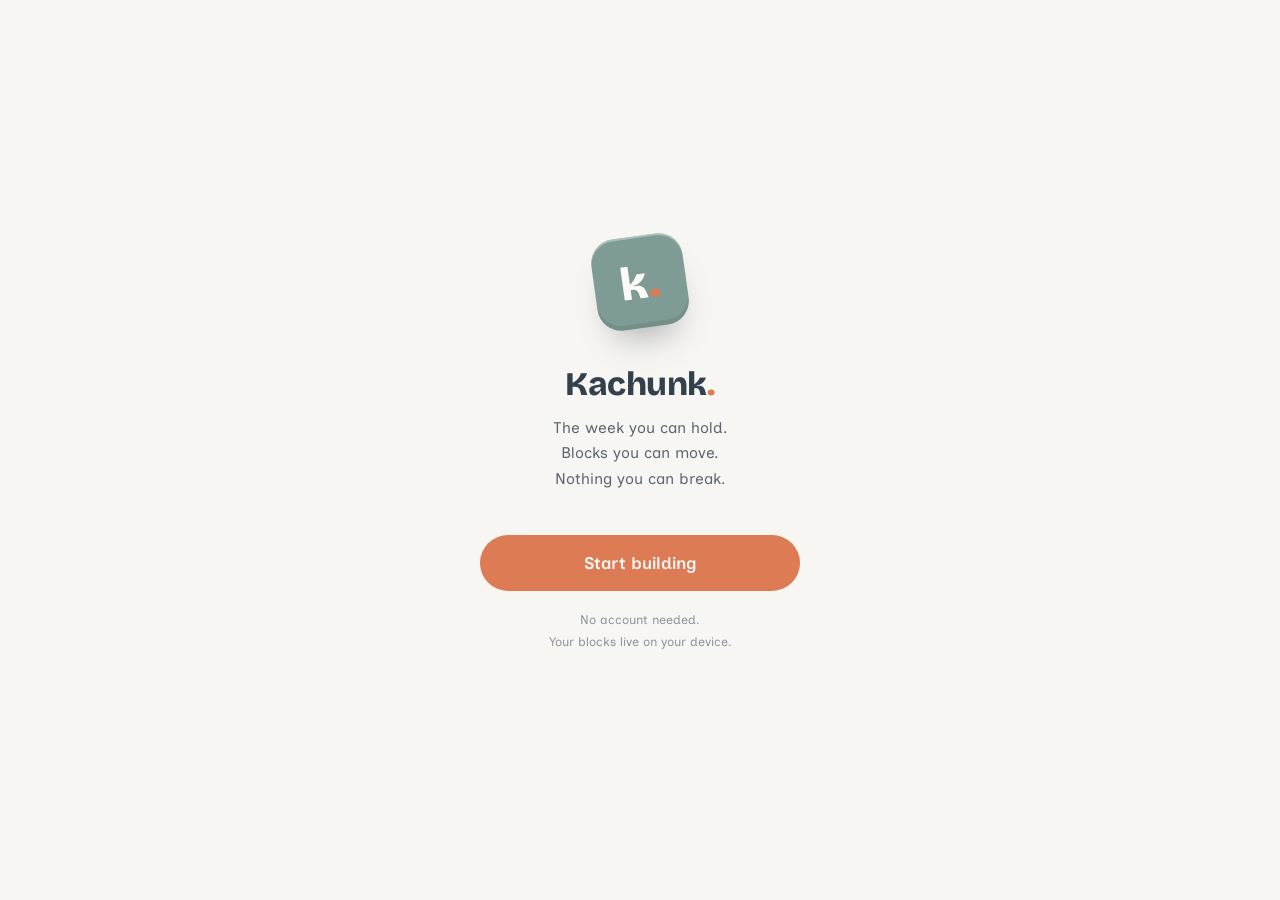
==== index.html @ de7cf69f "Founder QA round: dark mode toggle, block palettes, terracotta CTAs, quiet data rows, icon fixes" ====
<!doctype html>
<html lang="en">
<head>
<meta charset="utf-8">
<meta name="viewport" content="width=device-width, initial-scale=1, viewport-fit=cover, user-scalable=no">
<title>Kachunk — the week you can hold</title>
<meta name="description" content="Kachunk replaces the calendar you can't keep with buckets you can't miss. Drag toy-like blocks into weekly buckets. One notification. Zero streak shame.">
<meta name="theme-color" content="#F8F6F2">
<meta name="color-scheme" content="only light">
<link rel="manifest" href="manifest.webmanifest">
<link rel="icon" type="image/svg+xml" href="favicon.svg">
<link rel="apple-touch-icon" href="apple-touch-icon.png">
<meta name="apple-mobile-web-app-capable" content="yes">
<meta name="apple-mobile-web-app-status-bar-style" content="default">
<meta name="apple-mobile-web-app-title" content="Kachunk">
<meta property="og:title" content="Kachunk — the week you can hold">
<meta property="og:description" content="Buckets, not calendars. Blocks you can toss. Nothing you can break.">
<meta property="og:image" content="icon-512.png">
<link rel="stylesheet" href="styles.css">
</head>
<body>

<!-- ══════════ SPLASH ══════════ -->
<section id="screen-splash" class="screen active">
  <div class="splash-inner">
    <div class="mark-block" aria-hidden="true"><b>k</b><span>.</span></div>
    <h1 class="logo">Kachunk<span class="logo-dot">.</span></h1>
    <p class="tagline" id="splashTagline">The week you can hold.<br>Blocks you can move.<br>Nothing you can break.</p>
    <button class="btn btn-primary btn-big" id="btnStart">Start building</button>
    <p class="fineprint">No account needed.<br>Your blocks live on your device.</p>
  </div>
</section>

<!-- ══════════ ONBOARDING ══════════ -->
<section id="screen-onboard" class="screen">
  <header class="ob-head">
    <button class="btn-icon" id="obBack" aria-label="Back">←</button>
    <div class="ob-steps" id="obSteps"><i class="on"></i><i></i><i></i><i></i></div>
    <span class="ob-skip"></span>
  </header>
  <div class="ob-body" id="obBody"><!-- rendered by JS --></div>
  <footer class="ob-foot">
    <button class="btn btn-primary btn-big" id="obNext">Next</button>
  </footer>
</section>

<!-- ══════════ THE FLOOR (main board) ══════════ -->
<section id="screen-floor" class="screen">
  <header class="floor-head">
    <span class="logo logo-sm">Kachunk<span class="logo-dot">.</span></span>
    <span class="week-label mono" id="weekLabel"></span>
    <div class="head-actions">
      <button class="btn-icon" id="btnReceipts" aria-label="Receipts" title="Receipts">▦</button>
      <button class="btn-icon" id="btnSettings" aria-label="Settings" title="Settings">⚙</button>
    </div>
  </header>
  <div class="floor-hint" id="floorHint">Drag a block onto its bucket when it's done. Tap one to toss it — go on.</div>
  <div class="floor-stage" id="floorStage">
    <canvas id="worldCanvas"></canvas>
    <canvas id="glCanvas"></canvas>
    <canvas id="fxCanvas"></canvas>
    <div class="bucket-row" id="bucketRow"><!-- bucket hit-targets rendered by JS --></div>
  </div>
  <div class="sweep-pop" id="sweepPop" hidden>
    <div class="sp-txt"><strong>Week sweep.</strong> <span id="spMsg">Tap every block that actually happened — it drops home.</span></div>
    <div class="sp-actions">
      <button class="btn sp-restack" id="spRestack">Restack my week</button>
      <button class="sp-x" id="spClose" aria-label="Close sweep">✕</button>
    </div>
  </div>
  <button class="roundup-fab" id="btnRoundup" hidden><svg viewBox="0 0 24 24" aria-hidden="true"><path d="M4 17l5-5m0 0l7-7a2.1 2.1 0 013 3l-7 7m-3-3l3 3m-6 0l-2.5 2.5M9 20l-1.5 1M13 21l.5-2"/></svg> <span id="fabLabel">Week sweep</span><span class="fab-x" id="fabDismiss" role="button" aria-label="Dismiss">✕</span></button>
</section>

<!-- ══════════ RECEIPTS ══════════ -->
<section id="screen-receipts" class="screen">
  <header class="page-head">
    <button class="btn-icon" id="receiptsBack" aria-label="Back">←</button>
    <h2>Receipts</h2>
    <span class="mono muted" id="receiptsWeekLabel"></span>
  </header>
  <div class="page-body" id="receiptsBody"><!-- rendered --></div>
</section>

<!-- ══════════ SETTINGS ══════════ -->
<section id="screen-settings" class="screen">
  <header class="page-head">
    <button class="btn-icon" id="settingsBack" aria-label="Back">←</button>
    <h2>Settings</h2>
    <span></span>
  </header>
  <div class="page-body" id="settingsBody"><!-- rendered --></div>
</section>

<!-- ══════════ OVERLAYS ══════════ -->
<div class="sheet-scrim" id="scrim" hidden></div>
<div class="sheet" id="sheet" role="dialog" aria-modal="true" hidden></div>
<div class="toast-wrap" id="toastWrap" aria-live="polite"></div>

<script src="matter.min.js"></script>
<script src="three-bundle.js"></script>
<script src="app.js"></script>
<script src="icons.js"></script>
</body>
</html>
---- styles.css ----
/* ── bundled brand fonts (offline-first) ── */
@font-face{font-family:"Bricolage Grotesque";font-weight:600;src:url("fonts/bricolage-grotesque-latin-600-normal.woff2") format("woff2");font-display:swap;}
@font-face{font-family:"Bricolage Grotesque";font-weight:700;src:url("fonts/bricolage-grotesque-latin-700-normal.woff2") format("woff2");font-display:swap;}
@font-face{font-family:"Bricolage Grotesque";font-weight:800;src:url("fonts/bricolage-grotesque-latin-800-normal.woff2") format("woff2");font-display:swap;}
@font-face{font-family:"Inclusive Sans";font-weight:400;src:url("fonts/inclusive-sans-latin-400-normal.woff2") format("woff2");font-display:swap;}
@font-face{font-family:"Inclusive Sans";font-weight:600;src:url("fonts/inclusive-sans-latin-600-normal.woff2") format("woff2");font-display:swap;}
@font-face{font-family:"Inclusive Sans";font-weight:700;src:url("fonts/inclusive-sans-latin-700-normal.woff2") format("woff2");font-display:swap;}
@font-face{font-family:"Figtree";font-weight:300;src:url("fonts/figtree-latin-300-normal.woff2") format("woff2");font-display:swap;}
@font-face{font-family:"Figtree";font-weight:400;src:url("fonts/figtree-latin-400-normal.woff2") format("woff2");font-display:swap;}
@font-face{font-family:"Figtree";font-weight:600;src:url("fonts/figtree-latin-600-normal.woff2") format("woff2");font-display:swap;}
@font-face{font-family:"Figtree";font-weight:700;src:url("fonts/figtree-latin-700-normal.woff2") format("woff2");font-display:swap;}

/* ═══════════════════════════════════════════════
   KACHUNK — brand stylesheet v2 "blueberry milk"
   Calm canvas + soft-dopamine flat blocks. Line icons only.
   Fonts: Bricolage Grotesque (display) · Inclusive Sans (UI) · Fragment Mono (numbers)
   Flat law: fill + 2px same-hue darker border + hard offset shadow. No gloss. No gradients.
   ═══════════════════════════════════════════════ */

:root{
  --bg:#F8F6F2;           /* neutral warm paper */
  --surface:#FFFFFF;
  --inset:#F1EEE7;
  --inset-2:#EFEBE2;      /* today-zone paper */
  --hairline:#E6E1D6;
  --ink:#33414D;          /* slate ink */
  --text:#5A6670;
  --muted:#8B949B;
  --hero:#DD7C54;         /* primary action — terracotta */
  --hero-d:#22303A;
  --hero-ink:#F8F6F2;
  --mark:#DD7C54;         /* terracotta — accents */
  --aqua:#7E9B95;         /* neutral aqua — the mark block */
  --mark-d:#B95F3D;
  --honey:#DFC289;        /* wordmark period + small accents */
  --good:#6F8F74;
  --good-soft:#E4EBE6;
  --danger-soft:#F0DCD2;
  --danger-ink:#A05B3D;
  --r-sm:12px; --r-md:18px; --r-lg:24px;
  --peachwhisper:#F4C7BA; --gentlemist:#D1DBD4; --goldenglow:#FDDAA1;
  --cloudyhaze:#FDF9EF; --dreamysand:#EDE5B9; --softhoney:#DFC289;
}
/* Theme is app-controlled (Settings → Appearance), never browser-controlled:
   `only light` opts out of browser auto-dark force-inversion; the dark theme
   applies via html[data-theme=dark] so both modes are designed, not derived. */
:root{color-scheme:only light; --tint:rgba(51,65,77,.05); --tint-line:rgba(51,65,77,.07);}
html[data-theme="dark"]{
  color-scheme:dark;
  --bg:#1E262D; --surface:#28323B; --inset:#242E36; --inset-2:#222C34; --hairline:#3A454F;
  --ink:#E9EDF0; --text:#C2CBD2; --muted:#8C99A3;
  --good:#8FB694; --good-soft:#2C3B31;
  --danger-soft:#43302A; --danger-ink:#E0A183;
  --tint:rgba(233,237,240,.06); --tint-line:rgba(233,237,240,.08);
}

*{box-sizing:border-box; -webkit-tap-highlight-color:transparent;}
[hidden]{display:none !important;}
html,body{height:100%;}
body{
  margin:0; background:var(--bg); color:var(--ink);
  font-family:"Inclusive Sans",system-ui,-apple-system,sans-serif;
  font-size:16px; line-height:1.5;
  overscroll-behavior:none;
}
.mono{font-family:"Figtree",sans-serif;font-variant-numeric:tabular-nums;font-weight:600;}
.muted{color:var(--muted);}
h1,h2,h3{font-family:"Bricolage Grotesque",system-ui,sans-serif; font-weight:700; margin:0; letter-spacing:-0.015em;}

/* ── screens ── */
.screen{position:fixed; inset:0; display:none; flex-direction:column; background:var(--bg);}
.screen.active{display:flex;}

/* ── logo ── */
.logo{font-family:"Bricolage Grotesque",sans-serif; font-weight:800; font-size:33px; color:var(--ink); line-height:1;}
.logo-dot{color:var(--mark);}
.logo-sm{font-size:21px;}

/* ── buttons: flat tile language ── */
.btn{
  appearance:none; cursor:pointer; font-family:inherit;
  font-size:16px; font-weight:600; border-radius:999px;
  padding:14px 26px; border:2px solid transparent;
  transition:transform .08s ease, box-shadow .08s ease;
}
.btn-primary{
  background:var(--hero); color:var(--hero-ink);
  border-color:transparent;
}
.btn-primary:active{opacity:.88;}
.btn-big{font-size:17px; padding:16px 34px; width:min(320px,82vw);}
.btn-ghost{background:var(--inset); color:var(--ink); border-color:transparent;}
.btn-ghost:active{opacity:.85;}


.btn-icon{
  appearance:none; background:transparent; border:none; cursor:pointer;
  width:44px; height:44px; border-radius:14px; color:var(--ink);
  display:inline-flex; align-items:center; justify-content:center; font-size:20px;
}
.btn-icon:active{background:var(--inset);}
.btn-icon svg{width:23px;height:23px;stroke:var(--ink);stroke-width:1;fill:none;stroke-linecap:round;stroke-linejoin:round;}
.btn-danger{background:transparent;color:var(--danger-ink);border:2px solid var(--danger-soft); border-radius:999px; padding:12px 22px; font:inherit; font-weight:600; cursor:pointer;}

/* ── splash — refined, Pinterest-grade air ── */
#screen-splash{align-items:center; justify-content:center; text-align:center;}
.splash-inner{display:flex; flex-direction:column; align-items:center; padding:24px; max-width:400px;}
.mark-block{
  width:92px; height:92px; border-radius:24px; background:var(--aqua);
  transform:rotate(-8deg);
  box-shadow:0 22px 34px -16px rgba(51,65,77,.42), inset 0 -5px 0 rgba(0,0,0,.08), inset 0 2px 0 rgba(255,255,255,.35);
  display:flex; align-items:center; justify-content:center;
  font-family:"Bricolage Grotesque",sans-serif; font-weight:800; font-size:46px; color:#FDFBF7;
  margin-bottom:40px;
}
.mark-block b{font-weight:800;}
.mark-block span{color:#DD7C54;}
.tagline{font-size:15.5px; color:var(--text); margin:14px 0 44px; line-height:1.65;}
.fineprint{font-size:12.5px; color:var(--muted); margin-top:18px; line-height:1.7;}
@media (prefers-reduced-motion: reduce){ .mark-block{transform:rotate(-8deg);} }

/* ── onboarding ── */
.ob-head{display:flex; align-items:center; justify-content:space-between; padding:14px 16px 4px;}
.ob-steps{display:flex; gap:8px;}
.ob-steps i{width:26px; height:6px; border-radius:99px; background:var(--hairline);}
.ob-steps i.on{background:var(--ink);}

.ob-body{flex:1; overflow-y:auto; padding:10px 22px 20px;}
.ob-foot{padding:12px 22px calc(18px + env(safe-area-inset-bottom)); display:flex; justify-content:center;}
.ob-title{font-size:29px; font-weight:800; margin:12px 0 4px;}
.ob-sub{color:var(--text); margin:0 0 18px; font-size:15px;}

.chip-grid{display:flex; flex-wrap:wrap; gap:10px; margin-bottom:18px;}
.chip{
  display:inline-flex; align-items:center; gap:8px;
  border:1px solid var(--hairline); background:var(--surface); color:var(--ink);
  border-radius:999px; padding:9px 16px; font-weight:600; font-size:14.5px; cursor:pointer;
   font-family:inherit;
}
.chip svg{width:17px;height:17px;stroke:currentColor;stroke-width:1;fill:none;stroke-linecap:round;stroke-linejoin:round;}
.chip.on{border-color:var(--hero-d); background:var(--ink); color:var(--bg); }

.color-row{
  display:flex; align-items:center; gap:12px; background:var(--surface);
  border:1px solid var(--hairline); border-radius:var(--r-md);
  padding:12px 14px; margin-bottom:10px; 
}
.swatch{
  width:40px; height:40px; border-radius:13px; cursor:pointer; flex:none;
  display:flex; align-items:center; justify-content:center; border:2px solid rgba(43,42,58,.18);
}
.swatch svg{width:20px;height:20px;stroke:var(--swk,#33414D);stroke-width:1.1;fill:none;stroke-linecap:round;stroke-linejoin:round;}

/* block palette picker */
.pal-card{
  display:flex; align-items:center; gap:13px; width:100%; text-align:left; cursor:pointer;
  appearance:none; font-family:inherit; border:none; background:var(--inset);
  border-radius:18px; padding:14px 16px; margin-bottom:8px; color:var(--ink);
}
.pal-card.on{box-shadow:inset 0 0 0 1.5px rgba(221,124,84,.45); background:rgba(221,124,84,.05);}
.pal-card .pc-name{font-weight:700; font-size:15.5px; display:block;}
.pal-card .pc-hint{font-size:12.5px; color:var(--muted);}
.pal-dots{display:flex; gap:5px; margin-left:auto; flex:none;}
.pal-dots i{width:17px; height:17px; border-radius:6px; display:block;}
#screen-onboard .pal-card{background:#FFFFFF; color:#33414D;}
#screen-onboard .pal-card .pc-hint{color:#8B949B;}
#screen-onboard .pal-card.on{box-shadow:inset 0 0 0 1.5px rgba(221,124,84,.55); background:#FFF9F5;}
.color-row input[type=text]{
  flex:1; min-width:0; border:none; background:transparent; font:inherit; font-weight:600;
  color:var(--ink); outline:none; font-size:16px;
}
.stepper{display:flex; align-items:center; gap:2px; flex:none;}
.stepper button{
  width:34px; height:34px; border-radius:12px; border:1px solid var(--hairline);
  background:var(--surface); font-size:17px; font-weight:700; cursor:pointer; color:var(--ink);
  line-height:1;  font-family:inherit;
}
.stepper button:active{transform:translateY(1px); box-shadow:0 1px 0 var(--hairline);}
.stepper .val{min-width:32px; text-align:center; font-family:"Figtree",sans-serif;font-variant-numeric:tabular-nums; font-weight:700;}
.row-x{border:none;background:none;color:var(--muted);font-size:18px;cursor:pointer;flex:none;padding:4px;}






.bucket-card{
  background:var(--surface); border:1px solid var(--hairline); border-radius:var(--r-md);
  padding:14px; margin-bottom:12px; 
}
.bucket-card .bc-head{display:flex; align-items:center; gap:10px; margin-bottom:8px;}
.bucket-card input[type=text], .bucket-card textarea{
  width:100%; border:1px solid var(--hairline); border-radius:var(--r-sm);
  background:var(--inset); padding:9px 12px; font:inherit; color:var(--ink); outline:none;
}
.bucket-card textarea{resize:none; min-height:52px; font-size:14px;}
.bucket-card input:focus, .bucket-card textarea:focus{border-color:var(--ink);}
.bc-label{font-size:12px; font-weight:700; text-transform:uppercase; letter-spacing:.08em; color:var(--muted); margin:10px 0 5px;}
.chips-toggle{display:flex; align-items:center; gap:10px; margin-top:10px; font-size:14px; color:var(--text);}
.switch{position:relative; width:46px; height:26px; flex:none;}
.switch input{opacity:0; width:0; height:0;}
.switch .knob{position:absolute; inset:0; background:var(--hairline); border-radius:99px; cursor:pointer; transition:.15s;}
.switch .knob:before{
  content:""; position:absolute; width:20px; height:20px; border-radius:50%;
  background:var(--surface); top:3px; left:3px; transition:.15s;
}
.switch input:checked + .knob{background:var(--mark);}
.switch input:checked + .knob:before{left:23px;}
.chip-config{display:flex; gap:14px; margin-top:10px;}
.chip-config label{font-size:12.5px; color:var(--muted); display:block; margin-bottom:3px;}

.time-face{
  font-family:"Figtree",sans-serif; font-variant-numeric:tabular-nums; font-size:54px; font-weight:300; text-align:center;
  background:rgba(253,251,247,.55); border:none; border-radius:var(--r-lg);
  padding:14px; margin:8px 0 18px;
}
.time-face input{border:none; background:transparent; font:inherit; color:var(--ink); text-align:center; outline:none; width:100%;}

.voice-card{
  display:block; width:100%; text-align:left; background:var(--surface); border:1px solid var(--hairline);
  border-radius:var(--r-md); padding:13px 15px; margin-bottom:10px; cursor:pointer; font:inherit;
  
}
.voice-card.on{border-color:var(--ink); }
.voice-card .vc-name{font-weight:700; display:flex; align-items:center; gap:8px; font-size:15.5px; color:var(--ink);}
.voice-card .vc-name .heat{font-family:"Figtree",sans-serif;font-variant-numeric:tabular-nums; font-size:11px; color:var(--muted); letter-spacing:.1em;}
.voice-card .vc-line{color:var(--muted); font-size:13.5px; margin-top:3px; font-style:italic;}

/* ── the floor ── */
.floor-head{display:flex; align-items:center; justify-content:space-between; padding:12px 14px 6px; z-index:5;}
.week-label{font-size:12.5px; color:var(--muted);}
.head-actions{display:flex; gap:2px;}
.floor-hint{text-align:center; font-size:13.5px; color:var(--muted); padding:0 30px 6px; min-height:20px;}
.floor-stage{flex:1; position:relative; overflow:hidden; touch-action:none; user-select:none; -webkit-user-select:none;}
#worldCanvas,#glCanvas,#fxCanvas{position:absolute; inset:0; width:100%; height:100%;}
#worldCanvas{touch-action:none;}
#glCanvas,#fxCanvas{pointer-events:none;}
.bucket-row{position:absolute; left:0; right:0; bottom:0; display:flex; z-index:4; pointer-events:none; padding-bottom:env(safe-area-inset-bottom);}
.bucket-hit{
  flex:1; pointer-events:auto; cursor:pointer; position:relative;
  background:transparent; border:none; -webkit-appearance:none; appearance:none; padding:0; font-family:inherit;
}
.roundup-fab{
  position:fixed; right:14px; bottom:calc(136px + env(safe-area-inset-bottom)); z-index:6;
  background:var(--ink); color:var(--bg); border:none; border-radius:999px;
  font:inherit; font-weight:700; font-size:15px; padding:13px 20px; cursor:pointer;
   display:flex; align-items:center; gap:8px;
}
.roundup-fab:active{opacity:.9;}
.roundup-fab svg{width:18px;height:18px;stroke:currentColor;stroke-width:1.1;fill:none;stroke-linecap:round;stroke-linejoin:round;}


/* ── day builder ── */









}
@media (prefers-reduced-motion: reduce){  }
















/* ── pages ── */
.page-head{
  display:flex; align-items:center; gap:10px; padding:12px 14px;
  border-bottom:1px solid var(--hairline); background:var(--bg); z-index:2;
}
.page-head h2{font-size:22px; flex:1;}
.page-body{flex:1; overflow-y:auto; padding:18px 20px calc(30px + env(safe-area-inset-bottom));}

/* receipts */





















/* settings */
.set-group{margin-bottom:22px;}
.set-group > h3{font-size:16px; margin-bottom:10px;}
.set-card{background:var(--surface); border:1px solid var(--hairline); border-radius:var(--r-md); }
.set-row{display:flex; align-items:center; gap:12px; padding:13px 15px; border-bottom:1px solid var(--hairline); font-size:15px;}
.set-row:last-child{border-bottom:none;}
.set-row .grow{flex:1;}
.set-row input[type=time]{font-family:"Figtree",sans-serif;font-variant-numeric:tabular-nums; font-size:16px; border:1px solid var(--hairline); background:var(--inset); border-radius:9px; padding:6px 10px; color:var(--ink);}
.set-note{font-size:12.5px; color:var(--muted); padding:8px 15px 12px;}



/* ── sheet ── */
.sheet-scrim{position:fixed; inset:0; background:rgba(43,42,58,.38); z-index:20;}
.sheet{
  position:fixed; left:0; right:0; bottom:0; z-index:21;
  background:var(--surface); border-radius:var(--r-lg) var(--r-lg) 0 0;
  border-top:1px solid var(--hairline);
  padding:10px 22px calc(24px + env(safe-area-inset-bottom));
  max-height:86vh; overflow-y:auto;
  animation:sheetUp .22s cubic-bezier(.2,.9,.3,1);
}
@keyframes sheetUp{from{transform:translateY(40%);opacity:.4;}to{transform:none;opacity:1;}}
@media (prefers-reduced-motion: reduce){ .sheet{animation:none;} }
.sheet-grab{width:44px; height:5px; border-radius:99px; background:var(--hairline); margin:4px auto 14px;}
.sheet h3{font-size:22px; margin-bottom:2px;}
.sheet .sh-sub{color:var(--muted); font-size:14px; margin:0 0 14px;}
.bigcount{display:flex; align-items:center; justify-content:center; gap:22px; margin:16px 0;}
.bigcount button{
  width:54px; height:54px; border-radius:18px; border:1px solid var(--hairline); background:var(--surface);
  font-size:26px; cursor:pointer; color:var(--ink); font-weight:700; line-height:1;
   font-family:inherit;
}
.bigcount button:active{transform:translateY(2px); box-shadow:0 1px 0 var(--hairline);}
.bigcount .val{font-family:"Figtree",sans-serif;font-variant-numeric:tabular-nums; font-size:46px; min-width:80px; text-align:center;}
.sheet-actions{display:flex; gap:10px; margin-top:14px;}
.sheet-actions .btn{flex:1;}
.chip-tally{display:flex; flex-wrap:wrap; gap:7px; margin:12px 0 4px;}
.chip-cell{width:36px; height:36px; border-radius:12px; border:2px dashed var(--hairline); background:var(--inset);}
.chip-cell.on{background:var(--good); border:2px solid var(--good); }

/* roundup flow */
.ru-blockline{display:flex; align-items:center; gap:10px; margin:12px 0;}
.ru-mini{width:32px; height:32px; border-radius:10px; flex:none; display:flex;align-items:center;justify-content:center; border:2px solid rgba(43,42,58,.14);}
.ru-mini svg{width:16px;height:16px;stroke:#2B2A3A;stroke-width:2.2;fill:none;stroke-linecap:round;stroke-linejoin:round;}
.ru-progress{font-family:"Figtree",sans-serif;font-variant-numeric:tabular-nums; font-size:12px; color:var(--muted); text-align:center; margin-bottom:6px;}

/* ── toasts ── */
.toast-wrap{position:fixed; left:0; right:0; top:calc(64px + env(safe-area-inset-top)); display:flex; flex-direction:column; align-items:center; gap:8px; z-index:30; pointer-events:none;}
.toast{
  background:var(--ink); color:var(--bg); border-radius:999px; padding:11px 20px;
  font-size:14px; font-weight:600; pointer-events:auto;
  display:flex; align-items:center; gap:12px; max-width:88vw;
  animation:toastIn .25s cubic-bezier(.2,.9,.3,1);
}

@keyframes toastIn{from{transform:translateY(14px); opacity:0;}to{transform:none; opacity:1;}}
@media (prefers-reduced-motion: reduce){ .toast{animation:none;} }
.toast.out{transition:.3s; opacity:0; transform:translateY(10px);}

@media(min-width:760px){
  .ob-body,.page-body{max-width:640px; margin:0 auto; width:100%;}
  .floor-hint{font-size:14px;}
}

/* ── day ring + bottom-up stack ── */











/* ── today mode (shared floor stage) ── */
.day-bar-wrap{display:flex; align-items:center; gap:10px; justify-content:center; padding:0 26px 6px;}
.day-bar{flex:1; max-width:280px; height:10px; border-radius:99px; border:1px solid var(--hairline); background:var(--bg); overflow:hidden; display:flex;}
.day-bar i{height:100%; display:block;}
.day-bar-label{font-family:"Figtree",sans-serif; font-variant-numeric:tabular-nums; font-size:12px; color:var(--muted); font-weight:600;}

/* ── sweep (one page) ── */






/* ── receipts week cards ── */
.wk-card{background:var(--surface); border:1px solid var(--hairline); border-radius:18px;  padding:15px 17px; margin-bottom:12px;}
.wk-card .wk-head{display:flex; align-items:baseline; gap:10px;}
.wk-card .wk-n{font-family:"Bricolage Grotesque",sans-serif; font-weight:800; font-size:26px;}
.wk-card .wk-range{font-family:"Figtree",sans-serif; font-variant-numeric:tabular-nums; font-size:12px; color:var(--muted); margin-left:auto;}
.wk-dots{display:flex; flex-wrap:wrap; gap:4px; margin-top:9px; align-items:center;}
.wk-dots i{width:7px; height:7px; border-radius:3px; display:inline-block;}
.wk-dots .gap{width:6px;}
.avg-row{display:flex; gap:12px; margin-bottom:16px;}
.avg-cell{flex:1; background:var(--surface); border:1px solid var(--hairline); border-radius:16px;  padding:13px 14px; text-align:center;}
.avg-cell .n{font-family:"Bricolage Grotesque",sans-serif; font-weight:800; font-size:23px;}
.avg-cell .t{font-size:11px; color:var(--muted); margin-top:2px;}


/* ── sweep popup (covers the buckets, terracotta) ── */
.sweep-pop{
  position:absolute; left:8px; right:8px; bottom:6px; z-index:8;
  background:var(--mark); color:#FDFBF7; border-radius:16px;
  padding:10px 14px 11px; box-shadow:0 10px 26px -10px rgba(51,65,77,.5);
  display:flex; flex-direction:column; gap:8px;
}
.sweep-pop .sp-txt{font-size:12.5px; line-height:1.45;}
.sweep-pop .sp-actions{display:flex; align-items:center; gap:10px;}
.sweep-pop .sp-restack{
  flex:1; background:#FDFBF7; color:var(--mark-d); border:none; border-radius:999px;
  padding:10px 16px; font:inherit; font-weight:700; font-size:14px; cursor:pointer;
}
.sweep-pop .sp-restack:active{transform:translateY(2px); box-shadow:0 1px 0 rgba(0,0,0,.15);}
.sweep-pop .sp-x{
  width:36px; height:36px; border-radius:50%; border:2px solid rgba(253,251,247,.5);
  background:transparent; color:#FDFBF7; font-size:15px; cursor:pointer; flex:none;
}

/* ── onboarding full-color flow ── */
#screen-onboard .ob-title{color:var(--obInk, var(--ink));}
#screen-onboard .ob-sub{color:var(--obInk, var(--text)); opacity:.88;}
#screen-onboard.colored .ob-steps i{background:rgba(253,251,247,.35);}
#screen-onboard.colored .ob-steps i.on{background:var(--obInk,#FDFBF7);}
#screen-onboard.colored .btn-icon svg{stroke:var(--obInk,#FDFBF7);}
#screen-onboard.colored #obNext{background:#FDFBF7;color:var(--ink);border-color:rgba(0,0,0,.06);}
.chip.white{background:#FDFBF7;color:var(--ink);border-color:rgba(0,0,0,.05);}
.chip.white.on{background:var(--ink);color:#FDFBF7;border-color:var(--hero-d);}
.ob-count{font-family:"Figtree",sans-serif;font-variant-numeric:tabular-nums;font-size:11.5px;letter-spacing:.12em;text-transform:uppercase;margin-top:10px;}
.recap-row{display:flex;align-items:center;gap:11px;background:var(--surface);border:1px solid var(--hairline);border-radius:14px;padding:10px 13px;margin-bottom:8px;}
.fit-card{margin-top:16px;border-radius:16px;padding:14px 16px;font-size:14px;line-height:1.7;border:2px solid;}
.fit-card.ok{background:var(--good-soft);border-color:var(--good);}
.fit-card.over{background:var(--danger-soft);border-color:var(--danger-ink);}
.fit-card .fit-verdict{font-weight:700;margin-top:4px;}

/* ── quiet utility pages (settings + receipts): low contrast, borderless, roomy ── */
#screen-settings .page-head, #screen-receipts .page-head{border-bottom:none;}
#screen-settings .set-card, #screen-settings .bucket-card, #screen-settings .voice-card, #screen-settings .color-row,
#screen-onboard .set-card, #screen-onboard .voice-card,
#screen-receipts .wk-card, #screen-receipts .avg-cell{
  background:var(--inset); border:none; box-shadow:none; border-radius:22px;
}
#screen-settings .set-row, #screen-onboard .set-row{border-bottom:none; padding:15px 18px; font-size:15.5px;}
#screen-settings .set-group, #screen-onboard .set-group, #screen-receipts .set-group{margin-bottom:26px;}
#screen-settings .set-group > h3, #screen-onboard .set-group > h3, #screen-receipts .set-group > h3{
  font-family:"Inclusive Sans",sans-serif; font-size:13px; font-weight:600;
  color:var(--muted); letter-spacing:.03em; margin:0 6px 8px;
}
#screen-settings .set-note{color:var(--muted); opacity:.85;}
#screen-settings .stepper button{border:none; box-shadow:none; background:var(--surface);}
#screen-settings .stepper button:active{transform:none; background:var(--hairline);}
#screen-settings .color-row{box-shadow:none; padding:13px 16px; margin-bottom:8px;}
#screen-settings .bucket-card{padding:16px 18px; margin-bottom:10px;}
#screen-settings .bucket-card input[type=text], #screen-settings .bucket-card textarea{border:none; background:var(--surface);}
#screen-settings .voice-card, #screen-onboard .voice-card{border:none; box-shadow:none; margin-bottom:8px; padding:15px 17px;}
#screen-settings .voice-card.on, #screen-onboard .voice-card.on{box-shadow:inset 0 0 0 1.5px rgba(221,124,84,.45); background:rgba(221,124,84,.05);}
#screen-settings input[type=time], #screen-onboard input[type=time]{border:none; background:var(--surface); font-family:"Figtree",sans-serif; font-variant-numeric:tabular-nums; font-size:16px; border-radius:9px; padding:6px 10px; color:var(--ink);}
#screen-settings .btn-ghost{border:none; box-shadow:none; background:var(--inset);}
#screen-settings .btn-ghost:active{transform:none; background:var(--hairline);}
#screen-settings .btn-danger{border:none; background:var(--danger-soft);}
#screen-settings .switch .knob{background:var(--hairline);}
/* actionable rows (Your data) — quiet rows, hairline-separated inside one card */
.set-row.set-act{cursor:pointer; user-select:none;}
#screen-settings .set-row.set-act{border-bottom:1px solid var(--tint-line);}
#screen-settings .set-row.set-act:last-child{border-bottom:none;}
.set-row.set-act:active{background:var(--tint); border-radius:inherit;}
.set-ic{display:flex; align-items:center;}
.set-ic svg{width:19px; height:19px; stroke:var(--muted); stroke-width:1.4; fill:none; stroke-linecap:round; stroke-linejoin:round;}
.set-hint{font-size:12.5px; color:var(--muted); opacity:.8;}
.set-act-danger, .set-act-danger .grow{color:var(--danger-ink);}
.set-act-danger .set-ic svg{stroke:var(--danger-ink); opacity:.8;}
#screen-receipts .wk-card{box-shadow:none; padding:17px 19px; margin-bottom:10px;}
#screen-receipts .avg-cell{box-shadow:none;}
#screen-receipts .wk-card .wk-n{font-weight:700;}

/* ── colored flow extras ── */
#screen-onboard.colored input#obName{background:#FDFBF7; border-color:transparent;}
#screen-onboard.colored .recap-row{background:#FDFBF7; border-color:transparent; box-shadow:none;}
#screen-onboard.colored .fit-card.ok{background:rgba(253,251,247,.85); border-color:var(--good);}
#screen-onboard.colored .fit-card.over{background:rgba(253,251,247,.85); border-color:var(--danger-ink);}
#screen-onboard.colored .bc-label{color:var(--obInk); opacity:.7;}


#screen-onboard.colored .time-face{background:#FDFBF7; border-color:rgba(51,65,77,.12);}
#screen-onboard.colored .mono{color:var(--obInk);}

/* ── receipts: always the dark page ── */

#screen-receipts .page-head{background:transparent;}









/* ── refinement: hairlines + air on colored flow screens ── */
#screen-onboard.colored .bucket-card{background:#FDFBF7; border:1px solid rgba(51,65,77,.12); box-shadow:none;}
#screen-onboard.colored .bucket-card input[type=text], #screen-onboard.colored .bucket-card textarea{background:var(--inset); border:none;}
#screen-onboard.colored .stepper button{background:var(--inset); border:none; box-shadow:none;}
#screen-onboard.colored .recap-row{border:none; border-radius:16px; box-shadow:none; padding:13px 15px; margin-bottom:9px;}
#screen-onboard.colored .fit-card{border:none; background:rgba(253,251,247,.72);}




#screen-onboard.colored input#obName{background:#FDFBF7; border:1px solid rgba(51,65,77,.12);}

/* ── receipts: honey page, Google-Clock layout — big light numerals, hairlines, air ── */
















/* recap paper list */
.paper-list{background:#FDFBF7; border:1px solid rgba(51,65,77,.12); border-radius:18px; padding:2px 14px; margin-bottom:4px;}
.paper-list .recap-row:last-child{border-bottom:none;}
#screen-onboard.colored .fit-card{background:#FDFBF7;}
#screen-onboard.colored .fit-card.ok{border-color:var(--good);}


/* ── recap (ink screen): block-tinted rows, dark-mode hairline everything else ── */
.paper-list{background:transparent; border:none; padding:0;}
.paper-list .recap-row{border:none;}
.recap-row{display:flex;align-items:center;gap:11px;border-radius:16px;padding:12px 15px;margin-bottom:8px;}
#screen-onboard.colored .fit-card{background:transparent; border:1px solid rgba(248,246,242,.28); color:#F3EFE8;}
#screen-onboard.colored .fit-card.ok{border-color:rgba(143,182,148,.7);}
#screen-onboard.colored .fit-card.over{border-color:rgba(220,162,131,.7);}
#screen-onboard.colored .fit-card .fit-verdict{color:#F3EFE8;}
#screen-onboard.colored input[type=range]{accent-color:#F3EFE8;}

/* colored onboarding uses fixed paper surfaces — pin ink so the dark theme can't invert them */
#screen-onboard.colored #obNext{color:#33414D;}
#screen-onboard.colored .chip.white{color:#33414D;}
#screen-onboard.colored input#obName{color:#33414D;}
#screen-onboard.colored .bucket-card{color:#33414D;}
#screen-onboard.colored .bucket-card input[type=text], #screen-onboard.colored .bucket-card textarea{background:#F1EEE7; color:#33414D;}
#screen-onboard.colored .time-face{color:#33414D;}
#screen-onboard.colored .stepper button{color:#33414D; background:#F1EEE7;}
#screen-onboard.colored .stepper .val{color:inherit;}

/* receipt tiles: mini blocks */
.avg-row{display:flex; gap:10px;}
.avg-cell{flex:1; text-align:center; padding:14px 8px 12px; border-radius:22px;}
.avg-cell .n{font-family:"Figtree",sans-serif; font-weight:300; font-size:34px; color:var(--ink); line-height:1.1;}
.avg-cell .t{font-size:10.5px; color:var(--muted); margin-top:4px; letter-spacing:.02em;}
.mini-blocks{display:flex; justify-content:center; gap:3px; margin-top:7px; flex-wrap:wrap;}
.mini-blocks i{width:9px; height:9px; border-radius:3px; display:inline-block;}
.mini-blocks em{font-style:normal; font-size:9.5px; color:var(--muted); align-self:center;}

/* recap fit-box: dark-mode hairline, forced over legacy fills */
#screen-onboard.colored .fit-card, #screen-onboard.colored .fit-card.ok, #screen-onboard.colored .fit-card.over{
  background:transparent !important; color:#F3EFE8 !important; border:1px solid rgba(248,246,242,.3) !important;
}
#screen-onboard.colored .fit-card.ok{border-color:rgba(143,182,148,.75) !important;}
#screen-onboard.colored .fit-card.over{border-color:rgba(220,162,131,.75) !important;}
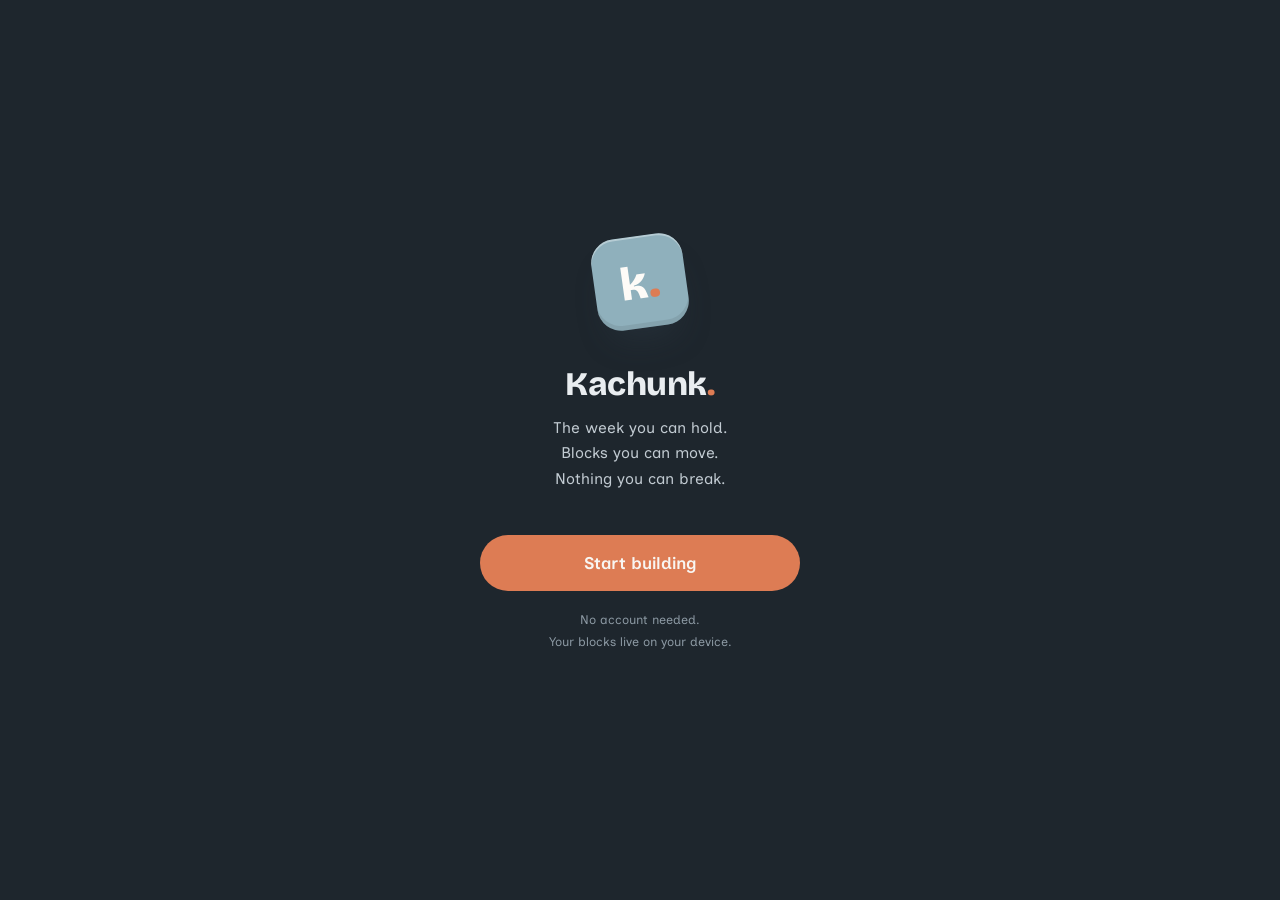
==== commit 7a5b07df: "Add files via upload" ====
--- a/index.html
+++ b/index.html
@@ -1,11 +1,11 @@
 <!doctype html>
-<html lang="en">
+<html lang="en" data-theme="dark">
 <head>
 <meta charset="utf-8">
 <meta name="viewport" content="width=device-width, initial-scale=1, viewport-fit=cover, user-scalable=no">
 <title>Kachunk — the week you can hold</title>
 <meta name="description" content="Kachunk replaces the calendar you can't keep with buckets you can't miss. Drag toy-like blocks into weekly buckets. One notification. Zero streak shame.">
-<meta name="theme-color" content="#F8F6F2">
+<meta name="theme-color" content="#1E262D">
 <meta name="color-scheme" content="only light">
 <link rel="manifest" href="manifest.webmanifest">
 <link rel="icon" type="image/svg+xml" href="favicon.svg">
@@ -51,6 +51,7 @@
     <span class="week-label mono" id="weekLabel"></span>
     <div class="head-actions">
       <button class="btn-icon" id="btnReceipts" aria-label="Receipts" title="Receipts">▦</button>
+      <button class="btn-icon" id="btnTheme" aria-label="Toggle dark mode" title="Dark mode">☾</button>
       <button class="btn-icon" id="btnSettings" aria-label="Settings" title="Settings">⚙</button>
     </div>
   </header>
--- a/styles.css
+++ b/styles.css
@@ -30,7 +30,7 @@
   --hero-d:#22303A;
   --hero-ink:#F8F6F2;
   --mark:#DD7C54;         /* terracotta — accents */
-  --aqua:#7E9B95;         /* neutral aqua — the mark block */
+  --aqua:#8FB0BC;         /* the mark block — light blue-aqua */
   --mark-d:#B95F3D;
   --honey:#DFC289;        /* wordmark period + small accents */
   --good:#6F8F74;
@@ -165,6 +165,26 @@
 #screen-onboard .pal-card{background:#FFFFFF; color:#33414D;}
 #screen-onboard .pal-card .pc-hint{color:#8B949B;}
 #screen-onboard .pal-card.on{box-shadow:inset 0 0 0 1.5px rgba(221,124,84,.55); background:#FFF9F5;}
+.pal-dots i.empty{background:transparent; box-shadow:none; border:1.5px dashed var(--hairline);}
+
+/* build-my-own picker sheet: 2 hues per row × 4 shades = 8 swatches per row */
+.cb-preview{margin:0 0 12px; gap:7px; justify-content:center;}
+.cb-preview i{width:26px; height:26px; border-radius:8px;}
+.cb-grid{display:grid; grid-template-columns:repeat(8,1fr); gap:6px; max-height:46vh; overflow-y:auto; padding:2px;}
+.cb-sw{
+  appearance:none; border:none; cursor:pointer; aspect-ratio:1; border-radius:11px;
+  box-shadow:inset 0 -3px 0 rgba(51,65,77,.14); min-width:0;
+}
+.cb-sw[data-h="#FDFBF7"], .cb-sw[data-h="#F8F6F2"], .cb-sw[data-h="#EFE8DA"], .cb-sw[data-h="#EEF3F6"]{box-shadow:inset 0 0 0 1px var(--hairline), inset 0 -3px 0 rgba(51,65,77,.08);}
+.cb-sw.on{outline:2.5px solid var(--mark); outline-offset:1.5px; position:relative; z-index:1;}
+.cb-any{
+  grid-column:span 4; aspect-ratio:auto; position:relative; cursor:pointer; min-height:34px;
+  display:flex; align-items:center; justify-content:center;
+  background:linear-gradient(90deg,#E2574C,#F2A93B,#3FA06E,#4E8AC8,#8A64C8,#E56FA1);
+  font-size:12.5px; font-weight:700; color:#FDFBF7; text-shadow:0 1px 2px rgba(51,65,77,.4);
+}
+.cb-any input{position:absolute; opacity:0; width:1px; height:1px;}
+.cb-hint{font-size:12px; color:var(--muted); margin-top:10px; font-family:"Figtree",sans-serif; font-variant-numeric:tabular-nums; text-align:center;}
 .color-row input[type=text]{
   flex:1; min-width:0; border:none; background:transparent; font:inherit; font-weight:600;
   color:var(--ink); outline:none; font-size:16px;
@@ -404,7 +424,7 @@
 .wk-card .wk-n{font-family:"Bricolage Grotesque",sans-serif; font-weight:800; font-size:26px;}
 .wk-card .wk-range{font-family:"Figtree",sans-serif; font-variant-numeric:tabular-nums; font-size:12px; color:var(--muted); margin-left:auto;}
 .wk-dots{display:flex; flex-wrap:wrap; gap:4px; margin-top:9px; align-items:center;}
-.wk-dots i{width:7px; height:7px; border-radius:3px; display:inline-block;}
+.wk-dots i{width:9px; height:9px; border-radius:3px; display:inline-block;}
 .wk-dots .gap{width:6px;}
 .avg-row{display:flex; gap:12px; margin-bottom:16px;}
 .avg-cell{flex:1; background:var(--surface); border:1px solid var(--hairline); border-radius:16px;  padding:13px 14px; text-align:center;}
@@ -473,6 +493,7 @@
 #screen-settings .btn-ghost:active{transform:none; background:var(--hairline);}
 #screen-settings .btn-danger{border:none; background:var(--danger-soft);}
 #screen-settings .switch .knob{background:var(--hairline);}
+#screen-settings .switch input:checked + .knob{background:var(--mark);}
 /* actionable rows (Your data) — quiet rows, hairline-separated inside one card */
 .set-row.set-act{cursor:pointer; user-select:none;}
 #screen-settings .set-row.set-act{border-bottom:1px solid var(--tint-line);}
@@ -559,6 +580,7 @@
 /* colored onboarding uses fixed paper surfaces — pin ink so the dark theme can't invert them */
 #screen-onboard.colored #obNext{color:#33414D;}
 #screen-onboard.colored .chip.white{color:#33414D;}
+#screen-onboard.colored .chip.white.on{background:#33414D; color:#FDFBF7; border-color:transparent;}
 #screen-onboard.colored input#obName{color:#33414D;}
 #screen-onboard.colored .bucket-card{color:#33414D;}
 #screen-onboard.colored .bucket-card input[type=text], #screen-onboard.colored .bucket-card textarea{background:#F1EEE7; color:#33414D;}
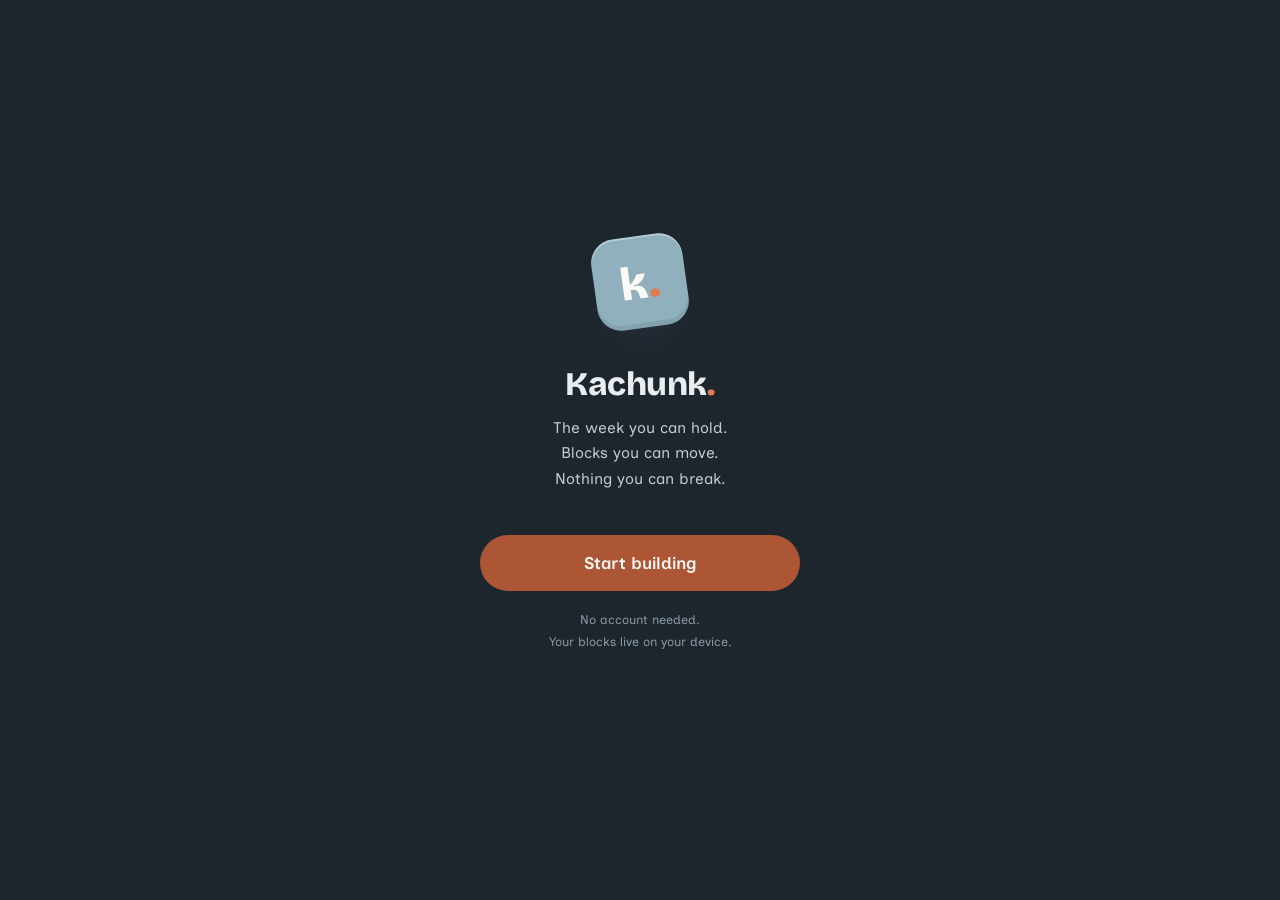
==== commit 6cacb386: "QA audit fixes: day rollover wired in, local dayKey, network-first SW (v12), AA buttons, og/manifest" ====
--- a/index.html
+++ b/index.html
@@ -2,9 +2,9 @@
 <html lang="en" data-theme="dark">
 <head>
 <meta charset="utf-8">
-<meta name="viewport" content="width=device-width, initial-scale=1, viewport-fit=cover, user-scalable=no">
+<meta name="viewport" content="width=device-width, initial-scale=1, viewport-fit=cover">
 <title>Kachunk — the week you can hold</title>
-<meta name="description" content="Kachunk replaces the calendar you can't keep with buckets you can't miss. Drag toy-like blocks into weekly buckets. One notification. Zero streak shame.">
+<meta name="description" content="Kachunk is a habit tracker and habit builder that replaces the calendar you can't keep with buckets you can't miss. Drag toy-like 3D blocks into weekly buckets. One notification. Zero streak shame.">
 <meta name="theme-color" content="#1E262D">
 <meta name="color-scheme" content="only light">
 <link rel="manifest" href="manifest.webmanifest">
@@ -15,7 +15,8 @@
 <meta name="apple-mobile-web-app-title" content="Kachunk">
 <meta property="og:title" content="Kachunk — the week you can hold">
 <meta property="og:description" content="Buckets, not calendars. Blocks you can toss. Nothing you can break.">
-<meta property="og:image" content="icon-512.png">
+<meta property="og:url" content="https://meetraina.github.io/kachunk/">
+<meta property="og:image" content="https://meetraina.github.io/kachunk/docs/assets/og-1200x630.png">
 <link rel="stylesheet" href="styles.css">
 </head>
 <body>
--- a/styles.css
+++ b/styles.css
@@ -26,7 +26,7 @@
   --ink:#33414D;          /* slate ink */
   --text:#5A6670;
   --muted:#8B949B;
-  --hero:#DD7C54;         /* primary action — terracotta */
+  --hero:#AD5636;         /* primary action — deep terracotta (4.7:1 vs paper text, WCAG AA) */
   --hero-d:#22303A;
   --hero-ink:#F8F6F2;
   --mark:#DD7C54;         /* terracotta — accents */
@@ -166,6 +166,33 @@
 #screen-onboard .pal-card .pc-hint{color:#8B949B;}
 #screen-onboard .pal-card.on{box-shadow:inset 0 0 0 1.5px rgba(221,124,84,.55); background:#FFF9F5;}
 .pal-dots i.empty{background:transparent; box-shadow:none; border:1.5px dashed var(--hairline);}
+.sp-del{flex:none; margin-left:2px; color:var(--muted); font-size:13px; padding:4px 2px 4px 8px; opacity:.7;}
+
+/* tap-to-edit rows + drag reorder */
+.cr-tap{cursor:pointer;}
+.cr-name{flex:1; font-weight:700; font-size:15.5px; min-width:0; overflow:hidden; text-overflow:ellipsis; white-space:nowrap;}
+.cr-meta{font-size:11.5px; color:var(--muted); flex:none;}
+.cr-chev{color:var(--muted); font-size:19px; flex:none; padding-left:2px; opacity:.7;}
+.drag-h{
+  flex:none; color:var(--muted); opacity:.65; font-size:15px; letter-spacing:1px;
+  padding:8px 6px 8px 2px; cursor:grab; user-select:none; -webkit-user-select:none;
+}
+.dragging{position:relative; z-index:5; opacity:.92; box-shadow:0 10px 26px -10px rgba(0,0,0,.35) !important; transition:none !important;}
+.recap-row .drag-h{padding:4px 4px 4px 0;}
+
+/* split labels (bucket editor + onboarding bucket step) */
+.be-lab{font-weight:700; font-size:14.5px; color:var(--ink); margin:18px 0 8px; line-height:1.3;}
+.be-lab span{display:block; font-weight:400; font-size:12.5px; color:var(--muted); margin-top:2px;}
+
+/* segmented control (icon ink) */
+.seg{display:flex; gap:6px; background:var(--inset); border-radius:12px; padding:4px; width:fit-content;}
+.seg button{
+  appearance:none; border:none; background:transparent; cursor:pointer; font:inherit; font-size:13.5px; font-weight:600;
+  color:var(--muted); padding:8px 16px; border-radius:9px;
+}
+.seg button.on{background:var(--surface); color:var(--ink); box-shadow:inset 0 0 0 1.5px rgba(221,124,84,.45);}
+.segsw button{display:flex; align-items:center; justify-content:center; min-width:52px;}
+.segsw i{display:block; width:22px; height:22px; border-radius:8px;}
 
 /* build-my-own picker sheet: 2 hues per row × 4 shades = 8 swatches per row */
 .cb-preview{margin:0 0 12px; gap:7px; justify-content:center;}
@@ -185,6 +212,9 @@
 }
 .cb-any input{position:absolute; opacity:0; width:1px; height:1px;}
 .cb-hint{font-size:12px; color:var(--muted); margin-top:10px; font-family:"Figtree",sans-serif; font-variant-numeric:tabular-nums; text-align:center;}
+.cb-dice{background:var(--inset); color:var(--ink); font:inherit; font-size:12.5px; font-weight:700; text-shadow:none; border:1.5px dashed var(--hairline);}
+.cb-preview i{position:relative; display:flex; align-items:center; justify-content:center;}
+.cb-preview .drag-h{padding:6px; font-size:11px; opacity:1; cursor:grab; line-height:1;}
 .color-row input[type=text]{
   flex:1; min-width:0; border:none; background:transparent; font:inherit; font-weight:600;
   color:var(--ink); outline:none; font-size:16px;
@@ -226,7 +256,7 @@
 }
 .switch input:checked + .knob{background:var(--mark);}
 .switch input:checked + .knob:before{left:23px;}
-.chip-config{display:flex; gap:14px; margin-top:10px;}
+.chip-config{display:block; margin-top:10px;}
 .chip-config label{font-size:12.5px; color:var(--muted); display:block; margin-bottom:3px;}
 
 .time-face{
@@ -251,6 +281,7 @@
 .week-label{font-size:12.5px; color:var(--muted);}
 .head-actions{display:flex; gap:2px;}
 .floor-hint{text-align:center; font-size:13.5px; color:var(--muted); padding:0 30px 6px; min-height:20px;}
+.floor-whisper{text-align:center; font-size:12px; color:var(--muted); opacity:.75; padding-top:5px;}
 .floor-stage{flex:1; position:relative; overflow:hidden; touch-action:none; user-select:none; -webkit-user-select:none;}
 #worldCanvas,#glCanvas,#fxCanvas{position:absolute; inset:0; width:100%; height:100%;}
 #worldCanvas{touch-action:none;}
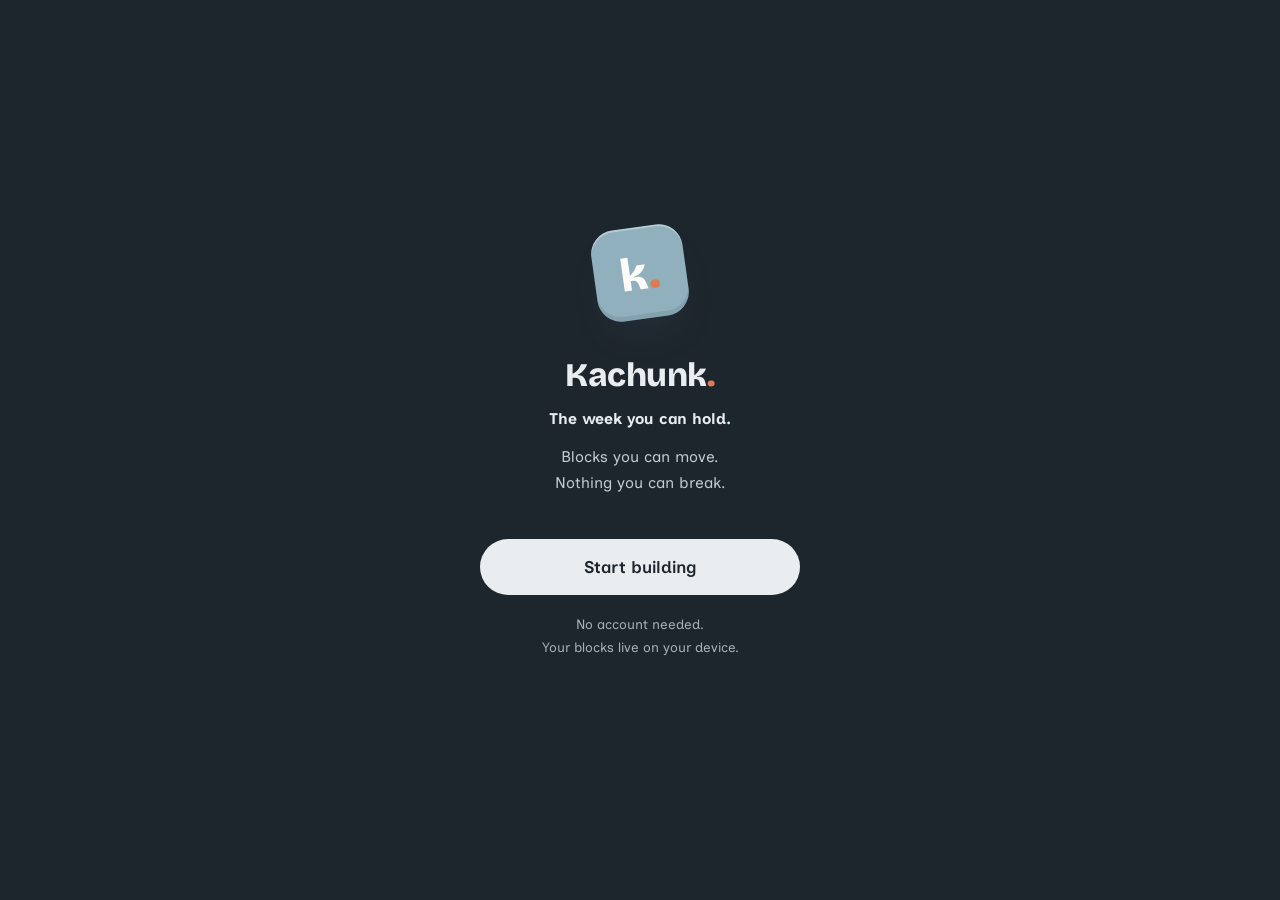
==== commit 8436a417: "v20: field-test round 2 — readability, Restack naming, first-load physics fix, palette rework, WCAG-" ====
--- a/index.html
+++ b/index.html
@@ -26,7 +26,7 @@
   <div class="splash-inner">
     <div class="mark-block" aria-hidden="true"><b>k</b><span>.</span></div>
     <h1 class="logo">Kachunk<span class="logo-dot">.</span></h1>
-    <p class="tagline" id="splashTagline">The week you can hold.<br>Blocks you can move.<br>Nothing you can break.</p>
+    <p class="tagline" id="splashTagline"><strong>The week you can hold.</strong>Blocks you can move.<br>Nothing you can break.</p>
     <button class="btn btn-primary btn-big" id="btnStart">Start building</button>
     <p class="fineprint">No account needed.<br>Your blocks live on your device.</p>
   </div>
@@ -64,13 +64,20 @@
     <div class="bucket-row" id="bucketRow"><!-- bucket hit-targets rendered by JS --></div>
   </div>
   <div class="sweep-pop" id="sweepPop" hidden>
-    <div class="sp-txt"><strong>Week sweep.</strong> <span id="spMsg">Tap every block that actually happened — it drops home.</span></div>
+    <div class="sp-txt"><strong>Restack.</strong> <span id="spMsg">Tap every block that actually happened — it drops home.</span></div>
     <div class="sp-actions">
       <button class="btn sp-restack" id="spRestack">Restack my week</button>
-      <button class="sp-x" id="spClose" aria-label="Close sweep">✕</button>
+      <button class="sp-x" id="spClose" aria-label="Close restack">✕</button>
     </div>
   </div>
-  <button class="roundup-fab" id="btnRoundup" hidden><svg viewBox="0 0 24 24" aria-hidden="true"><path d="M4 17l5-5m0 0l7-7a2.1 2.1 0 013 3l-7 7m-3-3l3 3m-6 0l-2.5 2.5M9 20l-1.5 1M13 21l.5-2"/></svg> <span id="fabLabel">Week sweep</span><span class="fab-x" id="fabDismiss" role="button" aria-label="Dismiss">✕</span></button>
+  <button class="roundup-fab" id="btnRoundup" hidden><svg viewBox="0 0 24 24" aria-hidden="true"><path d="M4 17l5-5m0 0l7-7a2.1 2.1 0 013 3l-7 7m-3-3l3 3m-6 0l-2.5 2.5M9 20l-1.5 1M13 21l.5-2"/></svg> <span id="fabLabel">Restack</span><span class="fab-x" id="fabDismiss" role="button" aria-label="Dismiss">✕</span></button>
+  <nav class="action-bar" id="actionBar" aria-label="Board actions">
+    <button class="ab-btn" id="abUndo"><span class="ab-ic" data-ic="undo"></span><span class="ab-lab">Undo</span></button>
+    <button class="ab-btn" id="abReset"><span class="ab-ic" data-ic="refresh"></span><span class="ab-lab">Reset day</span></button>
+    <button class="ab-btn" id="abAdd" aria-label="Add an entry"><span class="ab-ic" data-ic="notebook_pen"></span><span class="ab-lab">Log</span></button>
+    <button class="ab-btn" id="abNight"><span class="ab-ic" data-ic="moon"></span><span class="ab-lab">Goodnight</span></button>
+    <button class="ab-btn" id="abRestack"><span class="ab-ic" data-ic="layers"></span><span class="ab-lab">Restack</span></button>
+  </nav>
 </section>
 
 <!-- ══════════ RECEIPTS ══════════ -->
--- a/styles.css
+++ b/styles.css
@@ -25,7 +25,7 @@
   --hairline:#E6E1D6;
   --ink:#33414D;          /* slate ink */
   --text:#5A6670;
-  --muted:#8B949B;
+  --muted:#5E6770;
   --hero:#AD5636;         /* primary action — deep terracotta (4.7:1 vs paper text, WCAG AA) */
   --hero-d:#22303A;
   --hero-ink:#F8F6F2;
@@ -34,6 +34,7 @@
   --mark-d:#B95F3D;
   --honey:#DFC289;        /* wordmark period + small accents */
   --good:#6F8F74;
+  --good-ink:#4E7254;  /* green for TEXT on paper — AA; fills keep --good */
   --good-soft:#E4EBE6;
   --danger-soft:#F0DCD2;
   --danger-ink:#A05B3D;
@@ -48,8 +49,8 @@
 html[data-theme="dark"]{
   color-scheme:dark;
   --bg:#1E262D; --surface:#28323B; --inset:#242E36; --inset-2:#222C34; --hairline:#3A454F;
-  --ink:#E9EDF0; --text:#C2CBD2; --muted:#8C99A3;
-  --good:#8FB694; --good-soft:#2C3B31;
+  --ink:#E9EDF0; --text:#C2CBD2; --muted:#A5B1BB;
+  --good:#8FB694; --good-ink:#8FB694; --good-soft:#2C3B31;
   --danger-soft:#43302A; --danger-ink:#E0A183;
   --tint:rgba(233,237,240,.06); --tint-line:rgba(233,237,240,.08);
 }
@@ -84,12 +85,15 @@
   transition:transform .08s ease, box-shadow .08s ease;
 }
 .btn-primary{
-  background:var(--hero); color:var(--hero-ink);
+  background:var(--ink); color:var(--bg);
   border-color:transparent;
 }
 .btn-primary:active{opacity:.88;}
 .btn-big{font-size:17px; padding:16px 34px; width:min(320px,82vw);}
 .btn-ghost{background:var(--inset); color:var(--ink); border-color:transparent;}
+.btn-add{background:transparent; color:var(--text); border:1.5px dashed rgba(94,103,112,.35); border-radius:999px;}
+html[data-theme="dark"] .btn-add{border-color:rgba(233,237,240,.3);}
+.btn-add:active{background:var(--inset);}
 .btn-ghost:active{opacity:.85;}
 
 
@@ -116,7 +120,8 @@
 .mark-block b{font-weight:800;}
 .mark-block span{color:#DD7C54;}
 .tagline{font-size:15.5px; color:var(--text); margin:14px 0 44px; line-height:1.65;}
-.fineprint{font-size:12.5px; color:var(--muted); margin-top:18px; line-height:1.7;}
+.tagline strong{display:block; font-weight:700; color:var(--ink); margin-bottom:12px;}
+.fineprint{font-size:13.5px; color:var(--muted); margin-top:18px; line-height:1.7;}
 @media (prefers-reduced-motion: reduce){ .mark-block{transform:rotate(-8deg);} }
 
 /* ── onboarding ── */
@@ -140,6 +145,24 @@
 .chip svg{width:17px;height:17px;stroke:currentColor;stroke-width:1;fill:none;stroke-linecap:round;stroke-linejoin:round;}
 .chip.on{border-color:var(--hero-d); background:var(--ink); color:var(--bg); }
 
+/* pick-step bucket cards (inline setup — no per-bucket pages) */
+.pk-grid{display:grid; grid-template-columns:1fr 1fr; gap:10px; margin-bottom:14px;}
+.pk-card{display:flex; align-items:center; gap:9px; text-align:left; appearance:none; font-family:inherit; cursor:pointer;
+  background:#FAF5EA; color:#33414D; border:none; border-radius:14px; padding:11px 12px; font-weight:600; font-size:15.5px; min-width:0;}
+.pk-card > svg{width:18px; height:18px; stroke:currentColor; stroke-width:1.1; fill:none; stroke-linecap:round; stroke-linejoin:round; flex:none;}
+.pk-card .pk-name{flex:1; min-width:0; line-height:1.25;}
+.pk-card .pk-act{flex:none; width:24px; height:24px; border-radius:8px; display:flex; align-items:center; justify-content:center; color:#5E6770; font-size:17px; font-weight:700;}
+.pk-card .pk-act svg{width:15px; height:15px; stroke:currentColor; stroke-width:1.3; fill:none; stroke-linecap:round; stroke-linejoin:round;}
+.pk-card.on{background:#FFFFFF; box-shadow:inset 0 0 0 1.5px #DD7C54;}
+.pk-card .pk-sw{width:28px; height:28px; border-radius:9px; border-width:1.5px; cursor:inherit;}
+.pk-card .pk-sw svg{width:15px; height:15px;}
+.pk-expand{grid-column:1/-1;}
+.pk-expand .be-card{margin-bottom:0;}
+.pk-cat{grid-column:1/-1; font-size:13.5px; font-weight:700; letter-spacing:.09em; text-transform:uppercase; color:rgba(51,65,77,.72); padding:8px 2px 0;}
+.pk-cat:first-child{padding-top:0;}
+.pk-more{background:rgba(253,251,247,.55); box-shadow:inset 0 0 0 1.5px rgba(51,65,77,.18); color:rgba(51,65,77,.8);}
+@media(max-width:344px){ .pk-grid{gap:8px;} .pk-card{padding:11px 10px; gap:8px; font-size:15px;} .pk-card .pk-act{width:20px;} }
+
 .color-row{
   display:flex; align-items:center; gap:12px; background:var(--surface);
   border:1px solid var(--hairline); border-radius:var(--r-md);
@@ -159,22 +182,28 @@
 }
 .pal-card.on{box-shadow:inset 0 0 0 1.5px rgba(221,124,84,.45); background:rgba(221,124,84,.05);}
 .pal-card .pc-name{font-weight:700; font-size:15.5px; display:block;}
-.pal-card .pc-hint{font-size:12.5px; color:var(--muted);}
+.pal-card .pc-hint{font-size:14px; color:var(--muted);}
 .pal-dots{display:flex; gap:5px; margin-left:auto; flex:none;}
 .pal-dots i{width:17px; height:17px; border-radius:6px; display:block;}
-#screen-onboard .pal-card{background:#FFFFFF; color:#33414D;}
-#screen-onboard .pal-card .pc-hint{color:#8B949B;}
-#screen-onboard .pal-card.on{box-shadow:inset 0 0 0 1.5px rgba(221,124,84,.55); background:#FFF9F5;}
-.pal-dots i.empty{background:transparent; box-shadow:none; border:1.5px dashed var(--hairline);}
-.sp-del{flex:none; margin-left:2px; color:var(--muted); font-size:13px; padding:4px 2px 4px 8px; opacity:.7;}
+#screen-onboard .pal-card{background:#FAF6EE; color:#33414D;}
+#screen-onboard .pal-card .pc-hint{color:#5E6770;}
+#screen-onboard .pal-card.on{box-shadow:inset 0 0 0 1.5px rgba(221,124,84,.55); background:#FFFFFF;}
+.pal-dots i.empty{background:var(--inset); box-shadow:none; border:none;}
+#screen-onboard .pal-dots i.empty{background:#EFEAE0;}
+.sp-del{flex:none; margin-left:2px; color:var(--muted); font-size:14px; padding:4px 2px 4px 8px; opacity:.7;}
 
 /* tap-to-edit rows + drag reorder */
 .cr-tap{cursor:pointer;}
-.cr-name{flex:1; font-weight:700; font-size:15.5px; min-width:0; overflow:hidden; text-overflow:ellipsis; white-space:nowrap;}
-.cr-meta{font-size:11.5px; color:var(--muted); flex:none;}
+.cr-name{flex:0 1 auto; max-width:56%; font-weight:700; font-size:16.5px; min-width:0; line-height:1.25;}
+.cr-meta{font-size:13.5px; color:var(--muted); flex:1 1 0; min-width:0; text-align:right; line-height:1.35; margin-left:auto;}
+.cr-meta svg{width:13px; height:13px; stroke:currentColor; stroke-width:2; fill:none; vertical-align:-2px; stroke-linecap:round; stroke-linejoin:round;}
 .cr-chev{color:var(--muted); font-size:19px; flex:none; padding-left:2px; opacity:.7;}
+.cr-pencil{color:var(--muted); flex:none; opacity:.75; padding-left:2px; display:flex; align-items:center;}
+.cr-pencil svg{width:16px; height:16px; stroke:currentColor; stroke-width:1.3; fill:none; stroke-linecap:round; stroke-linejoin:round;}
+.be-card{border-color:rgba(221,124,84,.5);}
+#recapList .be-card{color:var(--ink); margin-bottom:10px;}
 .drag-h{
-  flex:none; color:var(--muted); opacity:.65; font-size:15px; letter-spacing:1px;
+  flex:none; color:var(--muted); opacity:.95; font-size:15px; letter-spacing:1px;
   padding:8px 6px 8px 2px; cursor:grab; user-select:none; -webkit-user-select:none;
 }
 .dragging{position:relative; z-index:5; opacity:.92; box-shadow:0 10px 26px -10px rgba(0,0,0,.35) !important; transition:none !important;}
@@ -182,12 +211,19 @@
 
 /* split labels (bucket editor + onboarding bucket step) */
 .be-lab{font-weight:700; font-size:14.5px; color:var(--ink); margin:18px 0 8px; line-height:1.3;}
-.be-lab span{display:block; font-weight:400; font-size:12.5px; color:var(--muted); margin-top:2px;}
+.be-name{font-style:italic; font-weight:800;} /* the bucket's own name, echoed in a question */
+.be-lab span{display:block; font-weight:400; font-size:13.5px; color:var(--muted); margin-top:2px;}
+/* settings-style groups in the bucket editor: header → quiet card → note, with real air */
+.be-group{margin-top:24px;}
+.be-group .be-lab{margin:0 0 4px;}
+.be-note{font-size:14.5px; color:var(--muted); padding:8px 4px 0; line-height:1.5;}
+.be-note-lead{padding:0 2px 10px; margin-top:-3px;}
+#screen-onboard .bucket-card .be-note{color:#5E6770;}
 
 /* segmented control (icon ink) */
 .seg{display:flex; gap:6px; background:var(--inset); border-radius:12px; padding:4px; width:fit-content;}
 .seg button{
-  appearance:none; border:none; background:transparent; cursor:pointer; font:inherit; font-size:13.5px; font-weight:600;
+  appearance:none; border:none; background:transparent; cursor:pointer; font:inherit; font-size:14px; font-weight:600;
   color:var(--muted); padding:8px 16px; border-radius:9px;
 }
 .seg button.on{background:var(--surface); color:var(--ink); box-shadow:inset 0 0 0 1.5px rgba(221,124,84,.45);}
@@ -208,18 +244,48 @@
   grid-column:span 4; aspect-ratio:auto; position:relative; cursor:pointer; min-height:34px;
   display:flex; align-items:center; justify-content:center;
   background:linear-gradient(90deg,#E2574C,#F2A93B,#3FA06E,#4E8AC8,#8A64C8,#E56FA1);
-  font-size:12.5px; font-weight:700; color:#FDFBF7; text-shadow:0 1px 2px rgba(51,65,77,.4);
+  font-size:13.5px; font-weight:700; color:#FDFBF7; text-shadow:0 1px 2px rgba(51,65,77,.4);
 }
 .cb-any input{position:absolute; opacity:0; width:1px; height:1px;}
-.cb-hint{font-size:12px; color:var(--muted); margin-top:10px; font-family:"Figtree",sans-serif; font-variant-numeric:tabular-nums; text-align:center;}
-.cb-dice{background:var(--inset); color:var(--ink); font:inherit; font-size:12.5px; font-weight:700; text-shadow:none; border:1.5px dashed var(--hairline);}
+.cb-hint{font-size:14px; color:var(--muted); margin-top:10px; font-family:"Figtree",sans-serif; font-variant-numeric:tabular-nums; text-align:center;}
+.cb-dice{background:var(--inset); color:var(--ink); font:inherit; font-size:13.5px; font-weight:700; text-shadow:none; border:1.5px dashed var(--hairline);}
 .cb-preview i{position:relative; display:flex; align-items:center; justify-content:center;}
-.cb-preview .drag-h{padding:6px; font-size:11px; opacity:1; cursor:grab; line-height:1;}
+.cb-preview .drag-h{padding:6px; font-size:12px; opacity:1; cursor:grab; line-height:1;}
 .color-row input[type=text]{
   flex:1; min-width:0; border:none; background:transparent; font:inherit; font-weight:600;
   color:var(--ink); outline:none; font-size:16px;
 }
+/* ── "How big is your block?" — a quiet settings-style card; the block is the readout ── */
+.size-pick{
+  display:flex; align-items:center; justify-content:space-between; gap:10px;
+  background:var(--inset); border-radius:16px; padding:12px 14px; width:100%;
+}
+.size-pick > button{
+  width:38px; height:38px; border-radius:12px; border:none;
+  background:var(--surface); font-size:18px; font-weight:700; cursor:pointer; color:var(--ink);
+  line-height:1; font-family:inherit; flex:none; align-self:center;
+}
+.size-pick > button:active{transform:translateY(1px); background:var(--hairline);}
+.size-stage{flex:1; display:flex; flex-direction:column; align-items:center; gap:0; min-width:0;}
+.size-stage canvas{width:150px; height:166px; display:block; max-width:100%;}
+.size-cap{font-size:14px; color:var(--muted); font-weight:700; margin-top:-2px;}
+#screen-settings .size-pick > button{border:none; box-shadow:none; background:var(--surface);}
+#screen-onboard.colored .size-pick{background:#F1EEE7;}
+#screen-onboard.colored .size-pick > button{color:#33414D; background:#FDFBF7; border:none;}
+#screen-onboard.colored .size-cap{color:#5E6770;}
+
 .stepper{display:flex; align-items:center; gap:2px; flex:none;}
+/* weekly stepper wears the same quiet card as the size control */
+.stepper-center{
+  width:100%; margin:0; gap:10px; justify-content:space-between;
+  background:var(--inset); border-radius:16px; padding:12px 14px;
+}
+.stepper-center > button{width:38px; height:38px; border:none; border-radius:12px; background:var(--surface); font-size:18px;}
+.stepper-center > button:active{transform:translateY(1px); background:var(--hairline); box-shadow:none;}
+.stepper-center .val{flex:1; text-align:center; font-size:19px;}
+#screen-onboard.colored .stepper-center{background:#F1EEE7;}
+#screen-onboard.colored .stepper-center > button{background:#FDFBF7; color:#33414D;}
+#screen-settings .stepper-center > button{background:var(--surface); border:none;}
 .stepper button{
   width:34px; height:34px; border-radius:12px; border:1px solid var(--hairline);
   background:var(--surface); font-size:17px; font-weight:700; cursor:pointer; color:var(--ink);
@@ -245,7 +311,7 @@
 }
 .bucket-card textarea{resize:none; min-height:52px; font-size:14px;}
 .bucket-card input:focus, .bucket-card textarea:focus{border-color:var(--ink);}
-.bc-label{font-size:12px; font-weight:700; text-transform:uppercase; letter-spacing:.08em; color:var(--muted); margin:10px 0 5px;}
+.bc-label{font-size:14.5px; font-weight:700; color:var(--ink); margin:10px 0 6px; line-height:1.3;}
 .chips-toggle{display:flex; align-items:center; gap:10px; margin-top:10px; font-size:14px; color:var(--text);}
 .switch{position:relative; width:46px; height:26px; flex:none;}
 .switch input{opacity:0; width:0; height:0;}
@@ -257,7 +323,62 @@
 .switch input:checked + .knob{background:var(--mark);}
 .switch input:checked + .knob:before{left:23px;}
 .chip-config{display:block; margin-top:10px;}
-.chip-config label{font-size:12.5px; color:var(--muted); display:block; margin-bottom:3px;}
+.chip-config label{font-size:13.5px; color:var(--muted); display:block; margin-bottom:3px;}
+/* number fields: kill the spinner gutter so the value sits dead-center */
+.chip-config input[type=number]{-moz-appearance:textfield; appearance:textfield;}
+.chip-config input[type=number]::-webkit-outer-spin-button,
+.chip-config input[type=number]::-webkit-inner-spin-button{-webkit-appearance:none; margin:0;}
+
+/* ── "how does it happen?" mode picker (onboarding + bucket editor) ── */
+.mode-pick{display:flex; gap:8px; margin:2px 0 10px;}
+.mode-card{
+  flex:1; min-width:0; display:flex; flex-direction:column; gap:3px; text-align:left;
+  appearance:none; -webkit-appearance:none; font-family:inherit; cursor:pointer;
+  background:var(--inset); color:var(--ink); border:1.5px solid transparent; border-radius:14px; padding:11px 12px;
+}
+.mode-card strong{font-size:14px; line-height:1.2;}
+.mode-card span{font-size:13.5px; color:var(--muted); line-height:1.4;}
+.mode-card.on{border-color:var(--mark); background:var(--surface);}
+#screen-onboard.colored .mode-card{background:#F1EEE7; color:#33414D;}
+#screen-onboard.colored .mode-card span{color:#5E6770;}
+#screen-onboard.colored .mode-card.on{border-color:#DD7C54; background:#FFFFFF;}
+
+/* ── ongoing-habit quantity setup ── */
+.cc-row{margin-bottom:9px;}
+.cc-main{display:flex; gap:8px; margin-bottom:10px;}
+.cc-grid{display:grid; grid-template-columns:1fr 1fr; gap:8px;}
+.cc-grid.cc-3{grid-template-columns:1fr 1fr 1fr;}
+.cc-grid > div{min-width:0;}
+.cc-grid.cc-3 label{line-height:1.25;}
+.cc-sum{
+  font-family:"Figtree",sans-serif; font-variant-numeric:tabular-nums;
+  font-size:14px; color:var(--muted); background:var(--inset); border-radius:10px;
+  padding:8px 11px; margin-top:9px; line-height:1.45;
+}
+/* the math, shown: one day's small chunks — solid ones make the block */
+.cc-viz{background:var(--inset); border-radius:12px; padding:10px 12px 9px; margin-top:9px;}
+.cc-cells{display:flex; flex-wrap:wrap; gap:5px; align-items:center;}
+.cc-cells i{width:16px; height:16px; border-radius:6px; border:1.5px dotted var(--bkc, var(--hairline)); background:transparent; display:block; opacity:.75;}
+.cc-cells i.fill{opacity:1;}
+.cc-cells i.fill{background:var(--bkc, var(--good)); border:1.5px solid var(--bkc, var(--good));}
+.cc-cells em{font-style:normal; font-size:13px; color:var(--muted); font-family:"Figtree",sans-serif;}
+.cc-cap{font-family:"Figtree",sans-serif; font-variant-numeric:tabular-nums; font-size:14px; color:var(--muted); margin-top:7px; line-height:1.45;}
+/* no typography orphans on the wordy bits (balance where supported; <br>/nbsp elsewhere) */
+.mode-card span, .cc-sum, .sheet .sh-sub, .be-lab span{text-wrap:balance;}
+#screen-onboard.colored .seg{background:#F1EEE7; --hairline:#E6E1D6;}
+#screen-onboard.colored .seg button.on{background:#FDFBF7;}
+#screen-onboard.colored .bucket-card .btn-ghost{background:#F1EEE7; color:#33414D;}
+#screen-onboard.colored .bucket-card .btn-danger{color:#A05B3D; border-color:#F0DCD2;}
+#screen-onboard.colored .chip-config label{color:#5E6770;}
+#screen-onboard.colored .cc-sum{background:#F1EEE7; color:#5A6670;}
+#screen-onboard.colored .cc-viz{background:#F1EEE7;}
+#screen-onboard.colored .cc-cap{color:#5A6670;}
+#screen-onboard.colored .cc-cells i{border:1.5px dotted var(--bkc,#B9B2A4); background:transparent;}
+#screen-onboard.colored .cc-cells i.fill{background:var(--bkc,#6F8F74); border:1.5px solid var(--bkc,#6F8F74);}
+#screen-onboard.colored .chip-config input, #screen-onboard.colored .chip-config select{background:#F1EEE7 !important; color:#33414D !important;}
+/* the bucket card is always paper — pin its section headings so dark theme can't wash them out */
+#screen-onboard .bucket-card .be-lab{color:#33414D;}
+#screen-onboard .bucket-card .be-lab span{color:#5E6770;}
 
 .time-face{
   font-family:"Figtree",sans-serif; font-variant-numeric:tabular-nums; font-size:54px; font-weight:300; text-align:center;
@@ -267,21 +388,31 @@
 .time-face input{border:none; background:transparent; font:inherit; color:var(--ink); text-align:center; outline:none; width:100%;}
 
 .voice-card{
-  display:block; width:100%; text-align:left; background:var(--surface); border:1px solid var(--hairline);
+  display:block; width:100%; text-align:left; background:var(--inset); border:1px solid transparent;
   border-radius:var(--r-md); padding:13px 15px; margin-bottom:10px; cursor:pointer; font:inherit;
-  
-}
-.voice-card.on{border-color:var(--ink); }
+}
+.voice-card.on{background:var(--surface); box-shadow:inset 0 0 0 1.5px rgba(221,124,84,.55);}
 .voice-card .vc-name{font-weight:700; display:flex; align-items:center; gap:8px; font-size:15.5px; color:var(--ink);}
-.voice-card .vc-name .heat{font-family:"Figtree",sans-serif;font-variant-numeric:tabular-nums; font-size:11px; color:var(--muted); letter-spacing:.1em;}
-.voice-card .vc-line{color:var(--muted); font-size:13.5px; margin-top:3px; font-style:italic;}
+.voice-card .vc-name .heat{font-family:"Figtree",sans-serif;font-variant-numeric:tabular-nums; font-size:13px; color:var(--muted); letter-spacing:.1em;}
+.voice-card .vc-line{color:var(--muted); font-size:14px; margin-top:3px; font-style:italic;}
 
 /* ── the floor ── */
 .floor-head{display:flex; align-items:center; justify-content:space-between; padding:12px 14px 6px; z-index:5;}
-.week-label{font-size:12.5px; color:var(--muted);}
+.week-label{font-size:13.5px; color:var(--muted);}
 .head-actions{display:flex; gap:2px;}
-.floor-hint{text-align:center; font-size:13.5px; color:var(--muted); padding:0 30px 6px; min-height:20px;}
-.floor-whisper{text-align:center; font-size:12px; color:var(--muted); opacity:.75; padding-top:5px;}
+.floor-hint{text-align:center; font-size:14px; color:var(--muted); padding:0 30px 6px; min-height:20px;}
+
+/* one-time first-board hint arrow (stack → today) */
+.first-arrow{position:absolute; left:50%; transform:translateX(-50%); z-index:6; pointer-events:none;
+  color:var(--text); display:flex; flex-direction:column; align-items:center; gap:2px;
+  animation:arrowBob 1.6s ease-in-out infinite; transition:opacity .4s;}
+.first-arrow svg{width:44px; height:110px;}
+.first-arrow span{font-size:14px; font-weight:700; color:var(--text); background:var(--bg);
+  padding:3px 10px; border-radius:999px; box-shadow:0 2px 8px rgba(0,0,0,.08);}
+.first-arrow.out{opacity:0;}
+@keyframes arrowBob{0%,100%{margin-top:0;}50%{margin-top:10px;}}
+@media (prefers-reduced-motion: reduce){ .first-arrow{animation:none;} }
+.floor-whisper{text-align:center; font-size:14px; color:var(--muted); padding-top:5px;}
 .floor-stage{flex:1; position:relative; overflow:hidden; touch-action:none; user-select:none; -webkit-user-select:none;}
 #worldCanvas,#glCanvas,#fxCanvas{position:absolute; inset:0; width:100%; height:100%;}
 #worldCanvas{touch-action:none;}
@@ -292,13 +423,89 @@
   background:transparent; border:none; -webkit-appearance:none; appearance:none; padding:0; font-family:inherit;
 }
 .roundup-fab{
-  position:fixed; right:14px; bottom:calc(136px + env(safe-area-inset-bottom)); z-index:6;
+  position:fixed; right:14px; bottom:calc(196px + env(safe-area-inset-bottom)); z-index:6;
   background:var(--ink); color:var(--bg); border:none; border-radius:999px;
   font:inherit; font-weight:700; font-size:15px; padding:13px 20px; cursor:pointer;
    display:flex; align-items:center; gap:8px;
 }
 .roundup-fab:active{opacity:.9;}
 .roundup-fab svg{width:18px;height:18px;stroke:currentColor;stroke-width:1.1;fill:none;stroke-linecap:round;stroke-linejoin:round;}
+
+/* ── bottom action bar (small footprint, 5 actions) ── */
+.action-bar{
+  display:flex; align-items:stretch; justify-content:space-around; gap:2px;
+  padding:6px 8px calc(8px + env(safe-area-inset-bottom)); z-index:7;
+  background:var(--surface); border-top:1px solid var(--hairline);
+}
+.ab-btn{
+  flex:1; display:flex; flex-direction:column; align-items:center; justify-content:center; gap:2px;
+  background:transparent; border:none; border-radius:12px; padding:5px 2px 4px;
+  font-family:inherit; color:var(--ink); cursor:pointer; -webkit-appearance:none; appearance:none;
+  min-height:48px;
+}
+.ab-btn:active{background:var(--inset);}
+.ab-btn .ab-ic svg{width:21px; height:21px; stroke:currentColor; stroke-width:1.7; fill:none; stroke-linecap:round; stroke-linejoin:round; display:block;}
+.ab-btn .ab-lab{font-size:12px; font-weight:700; letter-spacing:.01em; color:var(--text); line-height:1;}
+.ab-btn.ab-add{
+  flex:0 0 54px; align-self:center; min-height:44px; height:44px; border-radius:16px;
+  background:var(--hero); color:var(--hero-ink); margin:0 2px;
+}
+.ab-btn.ab-add:active{opacity:.9; background:var(--hero);}
+.ab-btn.ab-add .ab-ic svg{width:23px; height:23px; stroke-width:2;}
+
+/* ── live-board treatment: sweep mode / stale-reset popup active ── */
+#screen-floor{transition:background .5s ease;}
+#screen-floor.board-live{background:var(--live-bg, #E9EFEC);}
+html[data-theme="dark"] #screen-floor.board-live{--live-bg:#25333A;}
+#screen-floor.board-live .floor-stage::after{
+  content:""; position:absolute; inset:0; pointer-events:none; z-index:3;
+  box-shadow:inset 0 0 84px rgba(126,155,149,.35);
+  animation:liveBreath 2.6s ease-in-out infinite alternate;
+}
+@keyframes liveBreath{from{opacity:.55;}to{opacity:1;}}
+
+/* ── full-screen celebration overlay ── */
+.celebrate{
+  position:fixed; inset:0; z-index:60; display:flex; flex-direction:column;
+  align-items:center; justify-content:center; gap:6px; cursor:pointer;
+  animation:cbFlash 2.6s ease forwards;
+}
+.celebrate canvas{position:absolute; inset:0; width:100%; height:100%; pointer-events:none;}
+.celebrate .cb-word{
+  font-family:"Bricolage Grotesque",system-ui,sans-serif; font-weight:800; letter-spacing:-0.03em;
+  font-size:clamp(44px, 13vw, 84px); color:var(--ink); position:relative; z-index:1;
+  text-shadow:0 3px 0 var(--bg), 0 -2px 0 var(--bg), 3px 0 0 var(--bg), -3px 0 0 var(--bg);
+  animation:cbPop .55s cubic-bezier(.2,1.6,.4,1) both;
+}
+.celebrate .cb-word span{color:var(--mark);}
+.celebrate .cb-sub{
+  font-size:15.5px; font-weight:700; color:var(--text); position:relative; z-index:1;
+  background:var(--surface); border:1px solid var(--hairline); border-radius:999px; padding:7px 16px;
+  animation:cbPop .55s .12s cubic-bezier(.2,1.6,.4,1) both;
+}
+@keyframes cbPop{from{transform:scale(.4) rotate(-4deg); opacity:0;}to{transform:scale(1) rotate(0);opacity:1;}}
+@keyframes cbFlash{0%{background:rgba(221,124,84,0);}8%{background:rgba(221,124,84,.18);}30%{background:rgba(221,124,84,.06);}100%{background:rgba(221,124,84,0);}}
+
+/* number-entry consistency: steppers inside sheets go quiet like settings */
+.sheet .stepper > button{border:none; background:var(--inset); box-shadow:none;}
+.sheet .stepper > button:active{transform:translateY(1px); background:var(--hairline);}
+.sheet .stepper-center > button{background:var(--surface);}
+
+/* ── add-entry modal ── */
+.el-day{
+  display:flex; align-items:center; justify-content:space-between; gap:10px;
+  background:var(--inset); border-radius:14px; padding:6px 8px; margin:4px 0 12px;
+}
+.el-day .el-date{flex:1; text-align:center; font-size:15.5px;}
+.el-day .btn-icon[disabled]{opacity:.3; pointer-events:none;}
+.el-today{
+  font-family:"Figtree",sans-serif; font-size:11px; font-weight:700; letter-spacing:.08em;
+  background:var(--mark); color:#FDFBF7; border-radius:999px; padding:2px 8px; vertical-align:2px;
+}
+.el-row{display:flex; align-items:center; gap:11px; padding:7px 0; border-bottom:1px solid var(--hairline);}
+.el-row:last-of-type{border-bottom:none;}
+.el-row .el-name{flex:1; min-width:0; font-weight:700; font-size:15px; display:flex; flex-direction:column; gap:1px;}
+.el-row .el-chip-hint{font-style:normal; font-weight:400; font-size:13px; color:var(--muted);}
 
 
 /* ── day builder ── */
@@ -367,7 +574,8 @@
 .set-row:last-child{border-bottom:none;}
 .set-row .grow{flex:1;}
 .set-row input[type=time]{font-family:"Figtree",sans-serif;font-variant-numeric:tabular-nums; font-size:16px; border:1px solid var(--hairline); background:var(--inset); border-radius:9px; padding:6px 10px; color:var(--ink);}
-.set-note{font-size:12.5px; color:var(--muted); padding:8px 15px 12px;}
+.set-note{font-size:14.5px; color:var(--muted); padding:8px 15px 12px;}
+.set-intro{padding:2px 2px 12px;}
 
 
 
@@ -396,15 +604,16 @@
 .bigcount .val{font-family:"Figtree",sans-serif;font-variant-numeric:tabular-nums; font-size:46px; min-width:80px; text-align:center;}
 .sheet-actions{display:flex; gap:10px; margin-top:14px;}
 .sheet-actions .btn{flex:1;}
-.chip-tally{display:flex; flex-wrap:wrap; gap:7px; margin:12px 0 4px;}
-.chip-cell{width:36px; height:36px; border-radius:12px; border:2px dashed var(--hairline); background:var(--inset);}
+.chip-tally{display:flex; flex-wrap:nowrap; gap:5px; margin:12px 0 4px;}
+.chip-cell{flex:1; min-width:0; height:32px; border-radius:10px; border:2px dashed var(--hairline); background:var(--inset); cursor:pointer; padding:0;}
 .chip-cell.on{background:var(--good); border:2px solid var(--good); }
+.chip-cell:active{transform:translateY(1px);}
 
 /* roundup flow */
 .ru-blockline{display:flex; align-items:center; gap:10px; margin:12px 0;}
 .ru-mini{width:32px; height:32px; border-radius:10px; flex:none; display:flex;align-items:center;justify-content:center; border:2px solid rgba(43,42,58,.14);}
 .ru-mini svg{width:16px;height:16px;stroke:#2B2A3A;stroke-width:2.2;fill:none;stroke-linecap:round;stroke-linejoin:round;}
-.ru-progress{font-family:"Figtree",sans-serif;font-variant-numeric:tabular-nums; font-size:12px; color:var(--muted); text-align:center; margin-bottom:6px;}
+.ru-progress{font-family:"Figtree",sans-serif;font-variant-numeric:tabular-nums; font-size:14px; color:var(--muted); text-align:center; margin-bottom:6px;}
 
 /* ── toasts ── */
 .toast-wrap{position:fixed; left:0; right:0; top:calc(64px + env(safe-area-inset-top)); display:flex; flex-direction:column; align-items:center; gap:8px; z-index:30; pointer-events:none;}
@@ -440,7 +649,7 @@
 .day-bar-wrap{display:flex; align-items:center; gap:10px; justify-content:center; padding:0 26px 6px;}
 .day-bar{flex:1; max-width:280px; height:10px; border-radius:99px; border:1px solid var(--hairline); background:var(--bg); overflow:hidden; display:flex;}
 .day-bar i{height:100%; display:block;}
-.day-bar-label{font-family:"Figtree",sans-serif; font-variant-numeric:tabular-nums; font-size:12px; color:var(--muted); font-weight:600;}
+.day-bar-label{font-family:"Figtree",sans-serif; font-variant-numeric:tabular-nums; font-size:14px; color:var(--muted); font-weight:600;}
 
 /* ── sweep (one page) ── */
 
@@ -453,47 +662,49 @@
 .wk-card{background:var(--surface); border:1px solid var(--hairline); border-radius:18px;  padding:15px 17px; margin-bottom:12px;}
 .wk-card .wk-head{display:flex; align-items:baseline; gap:10px;}
 .wk-card .wk-n{font-family:"Bricolage Grotesque",sans-serif; font-weight:800; font-size:26px;}
-.wk-card .wk-range{font-family:"Figtree",sans-serif; font-variant-numeric:tabular-nums; font-size:12px; color:var(--muted); margin-left:auto;}
-.wk-dots{display:flex; flex-wrap:wrap; gap:4px; margin-top:9px; align-items:center;}
+.wk-card .wk-range{font-family:"Figtree",sans-serif; font-variant-numeric:tabular-nums; font-size:14px; color:var(--muted); margin-left:auto;}
+.wk-dots{margin-top:9px;}
+.wk-row{display:flex; flex-wrap:wrap; gap:4px; align-items:center; margin-top:5px;}
 .wk-dots i{width:9px; height:9px; border-radius:3px; display:inline-block;}
 .wk-dots .gap{width:6px;}
 .avg-row{display:flex; gap:12px; margin-bottom:16px;}
 .avg-cell{flex:1; background:var(--surface); border:1px solid var(--hairline); border-radius:16px;  padding:13px 14px; text-align:center;}
 .avg-cell .n{font-family:"Bricolage Grotesque",sans-serif; font-weight:800; font-size:23px;}
-.avg-cell .t{font-size:11px; color:var(--muted); margin-top:2px;}
+.avg-cell .t{font-size:13px; color:var(--muted); margin-top:2px;}
 
 
 /* ── sweep popup (covers the buckets, terracotta) ── */
 .sweep-pop{
   position:absolute; left:8px; right:8px; bottom:6px; z-index:8;
-  background:var(--mark); color:#FDFBF7; border-radius:16px;
+  background:var(--hero); color:#FDFBF7; border-radius:16px;
   padding:10px 14px 11px; box-shadow:0 10px 26px -10px rgba(51,65,77,.5);
   display:flex; flex-direction:column; gap:8px;
 }
-.sweep-pop .sp-txt{font-size:12.5px; line-height:1.45;}
+.sweep-pop .sp-txt{font-size:13.5px; line-height:1.45;}
 .sweep-pop .sp-actions{display:flex; align-items:center; gap:10px;}
 .sweep-pop .sp-restack{
-  flex:1; background:#FDFBF7; color:var(--mark-d); border:none; border-radius:999px;
+  flex:1; background:#FDFBF7; color:var(--hero); border:none; border-radius:999px;
   padding:10px 16px; font:inherit; font-weight:700; font-size:14px; cursor:pointer;
 }
 .sweep-pop .sp-restack:active{transform:translateY(2px); box-shadow:0 1px 0 rgba(0,0,0,.15);}
 .sweep-pop .sp-x{
-  width:36px; height:36px; border-radius:50%; border:2px solid rgba(253,251,247,.5);
+  width:36px; height:36px; border-radius:50%; border:2px solid rgba(253,251,247,.75);
   background:transparent; color:#FDFBF7; font-size:15px; cursor:pointer; flex:none;
 }
 
 /* ── onboarding full-color flow ── */
 #screen-onboard .ob-title{color:var(--obInk, var(--ink));}
-#screen-onboard .ob-sub{color:var(--obInk, var(--text)); opacity:.88;}
+#screen-onboard .ob-sub{color:var(--obText, var(--obInk, var(--text))); opacity:1;}
 #screen-onboard.colored .ob-steps i{background:rgba(253,251,247,.35);}
 #screen-onboard.colored .ob-steps i.on{background:var(--obInk,#FDFBF7);}
 #screen-onboard.colored .btn-icon svg{stroke:var(--obInk,#FDFBF7);}
 #screen-onboard.colored #obNext{background:#FDFBF7;color:var(--ink);border-color:rgba(0,0,0,.06);}
+#screen-onboard.colored #obNext.obnext-ink{background:#33414D;color:#FDFBF7;border-color:transparent;}
 .chip.white{background:#FDFBF7;color:var(--ink);border-color:rgba(0,0,0,.05);}
 .chip.white.on{background:var(--ink);color:#FDFBF7;border-color:var(--hero-d);}
-.ob-count{font-family:"Figtree",sans-serif;font-variant-numeric:tabular-nums;font-size:11.5px;letter-spacing:.12em;text-transform:uppercase;margin-top:10px;}
+.ob-count{font-family:"Figtree",sans-serif;font-variant-numeric:tabular-nums;font-size:12.5px;letter-spacing:.12em;text-transform:uppercase;margin-top:10px;}
 .recap-row{display:flex;align-items:center;gap:11px;background:var(--surface);border:1px solid var(--hairline);border-radius:14px;padding:10px 13px;margin-bottom:8px;}
-.fit-card{margin-top:16px;border-radius:16px;padding:14px 16px;font-size:14px;line-height:1.7;border:2px solid;}
+.fit-card{margin-top:16px;border-radius:16px;padding:14px 16px;font-size:14px;line-height:1.7;border:1px solid;}
 .fit-card.ok{background:var(--good-soft);border-color:var(--good);}
 .fit-card.over{background:var(--danger-soft);border-color:var(--danger-ink);}
 .fit-card .fit-verdict{font-weight:700;margin-top:4px;}
@@ -508,17 +719,17 @@
 #screen-settings .set-row, #screen-onboard .set-row{border-bottom:none; padding:15px 18px; font-size:15.5px;}
 #screen-settings .set-group, #screen-onboard .set-group, #screen-receipts .set-group{margin-bottom:26px;}
 #screen-settings .set-group > h3, #screen-onboard .set-group > h3, #screen-receipts .set-group > h3{
-  font-family:"Inclusive Sans",sans-serif; font-size:13px; font-weight:600;
-  color:var(--muted); letter-spacing:.03em; margin:0 6px 8px;
-}
-#screen-settings .set-note{color:var(--muted); opacity:.85;}
+  font-family:"Inclusive Sans",sans-serif; font-size:15px; font-weight:700;
+  color:var(--ink); letter-spacing:normal; margin:0 6px 8px; line-height:1.3;
+}
+#screen-settings .set-note{color:var(--muted);}
 #screen-settings .stepper button{border:none; box-shadow:none; background:var(--surface);}
 #screen-settings .stepper button:active{transform:none; background:var(--hairline);}
 #screen-settings .color-row{box-shadow:none; padding:13px 16px; margin-bottom:8px;}
 #screen-settings .bucket-card{padding:16px 18px; margin-bottom:10px;}
 #screen-settings .bucket-card input[type=text], #screen-settings .bucket-card textarea{border:none; background:var(--surface);}
 #screen-settings .voice-card, #screen-onboard .voice-card{border:none; box-shadow:none; margin-bottom:8px; padding:15px 17px;}
-#screen-settings .voice-card.on, #screen-onboard .voice-card.on{box-shadow:inset 0 0 0 1.5px rgba(221,124,84,.45); background:rgba(221,124,84,.05);}
+#screen-settings .voice-card.on, #screen-onboard .voice-card.on{box-shadow:inset 0 0 0 1.5px rgba(221,124,84,.45); background:var(--surface);}
 #screen-settings input[type=time], #screen-onboard input[type=time]{border:none; background:var(--surface); font-family:"Figtree",sans-serif; font-variant-numeric:tabular-nums; font-size:16px; border-radius:9px; padding:6px 10px; color:var(--ink);}
 #screen-settings .btn-ghost{border:none; box-shadow:none; background:var(--inset);}
 #screen-settings .btn-ghost:active{transform:none; background:var(--hairline);}
@@ -532,7 +743,7 @@
 .set-row.set-act:active{background:var(--tint); border-radius:inherit;}
 .set-ic{display:flex; align-items:center;}
 .set-ic svg{width:19px; height:19px; stroke:var(--muted); stroke-width:1.4; fill:none; stroke-linecap:round; stroke-linejoin:round;}
-.set-hint{font-size:12.5px; color:var(--muted); opacity:.8;}
+.set-hint{font-size:14px; color:var(--muted);}
 .set-act-danger, .set-act-danger .grow{color:var(--danger-ink);}
 .set-act-danger .set-ic svg{stroke:var(--danger-ink); opacity:.8;}
 #screen-receipts .wk-card{box-shadow:none; padding:17px 19px; margin-bottom:10px;}
@@ -541,10 +752,11 @@
 
 /* ── colored flow extras ── */
 #screen-onboard.colored input#obName{background:#FDFBF7; border-color:transparent;}
+input#obName::placeholder{color:#8B95A0;}
 #screen-onboard.colored .recap-row{background:#FDFBF7; border-color:transparent; box-shadow:none;}
 #screen-onboard.colored .fit-card.ok{background:rgba(253,251,247,.85); border-color:var(--good);}
 #screen-onboard.colored .fit-card.over{background:rgba(253,251,247,.85); border-color:var(--danger-ink);}
-#screen-onboard.colored .bc-label{color:var(--obInk); opacity:.7;}
+#screen-onboard.colored .bc-label{color:var(--obInk);}
 
 
 #screen-onboard.colored .time-face{background:#FDFBF7; border-color:rgba(51,65,77,.12);}
@@ -606,7 +818,7 @@
 #screen-onboard.colored .fit-card.ok{border-color:rgba(143,182,148,.7);}
 #screen-onboard.colored .fit-card.over{border-color:rgba(220,162,131,.7);}
 #screen-onboard.colored .fit-card .fit-verdict{color:#F3EFE8;}
-#screen-onboard.colored input[type=range]{accent-color:#F3EFE8;}
+#screen-onboard.colored input[type=range]{accent-color:#8FB0BC;}
 
 /* colored onboarding uses fixed paper surfaces — pin ink so the dark theme can't invert them */
 #screen-onboard.colored #obNext{color:#33414D;}
@@ -623,10 +835,10 @@
 .avg-row{display:flex; gap:10px;}
 .avg-cell{flex:1; text-align:center; padding:14px 8px 12px; border-radius:22px;}
 .avg-cell .n{font-family:"Figtree",sans-serif; font-weight:300; font-size:34px; color:var(--ink); line-height:1.1;}
-.avg-cell .t{font-size:10.5px; color:var(--muted); margin-top:4px; letter-spacing:.02em;}
+.avg-cell .t{font-size:11.5px; color:var(--muted); margin-top:4px; letter-spacing:.02em;}
 .mini-blocks{display:flex; justify-content:center; gap:3px; margin-top:7px; flex-wrap:wrap;}
 .mini-blocks i{width:9px; height:9px; border-radius:3px; display:inline-block;}
-.mini-blocks em{font-style:normal; font-size:9.5px; color:var(--muted); align-self:center;}
+.mini-blocks em{font-style:normal; font-size:10.5px; color:var(--muted); align-self:center;}
 
 /* recap fit-box: dark-mode hairline, forced over legacy fills */
 #screen-onboard.colored .fit-card, #screen-onboard.colored .fit-card.ok, #screen-onboard.colored .fit-card.over{
@@ -634,3 +846,7 @@
 }
 #screen-onboard.colored .fit-card.ok{border-color:rgba(143,182,148,.75) !important;}
 #screen-onboard.colored .fit-card.over{border-color:rgba(220,162,131,.75) !important;}
+
+/* size caption sits on the paper card — never inherit the tinted page's ink override */
+#screen-onboard .bucket-card .size-cap{color:#5E6770;}
+#screen-onboard.colored .set-note{color:#5E6770;} /* painted pages ignore the app theme — pin light-mode muted */
